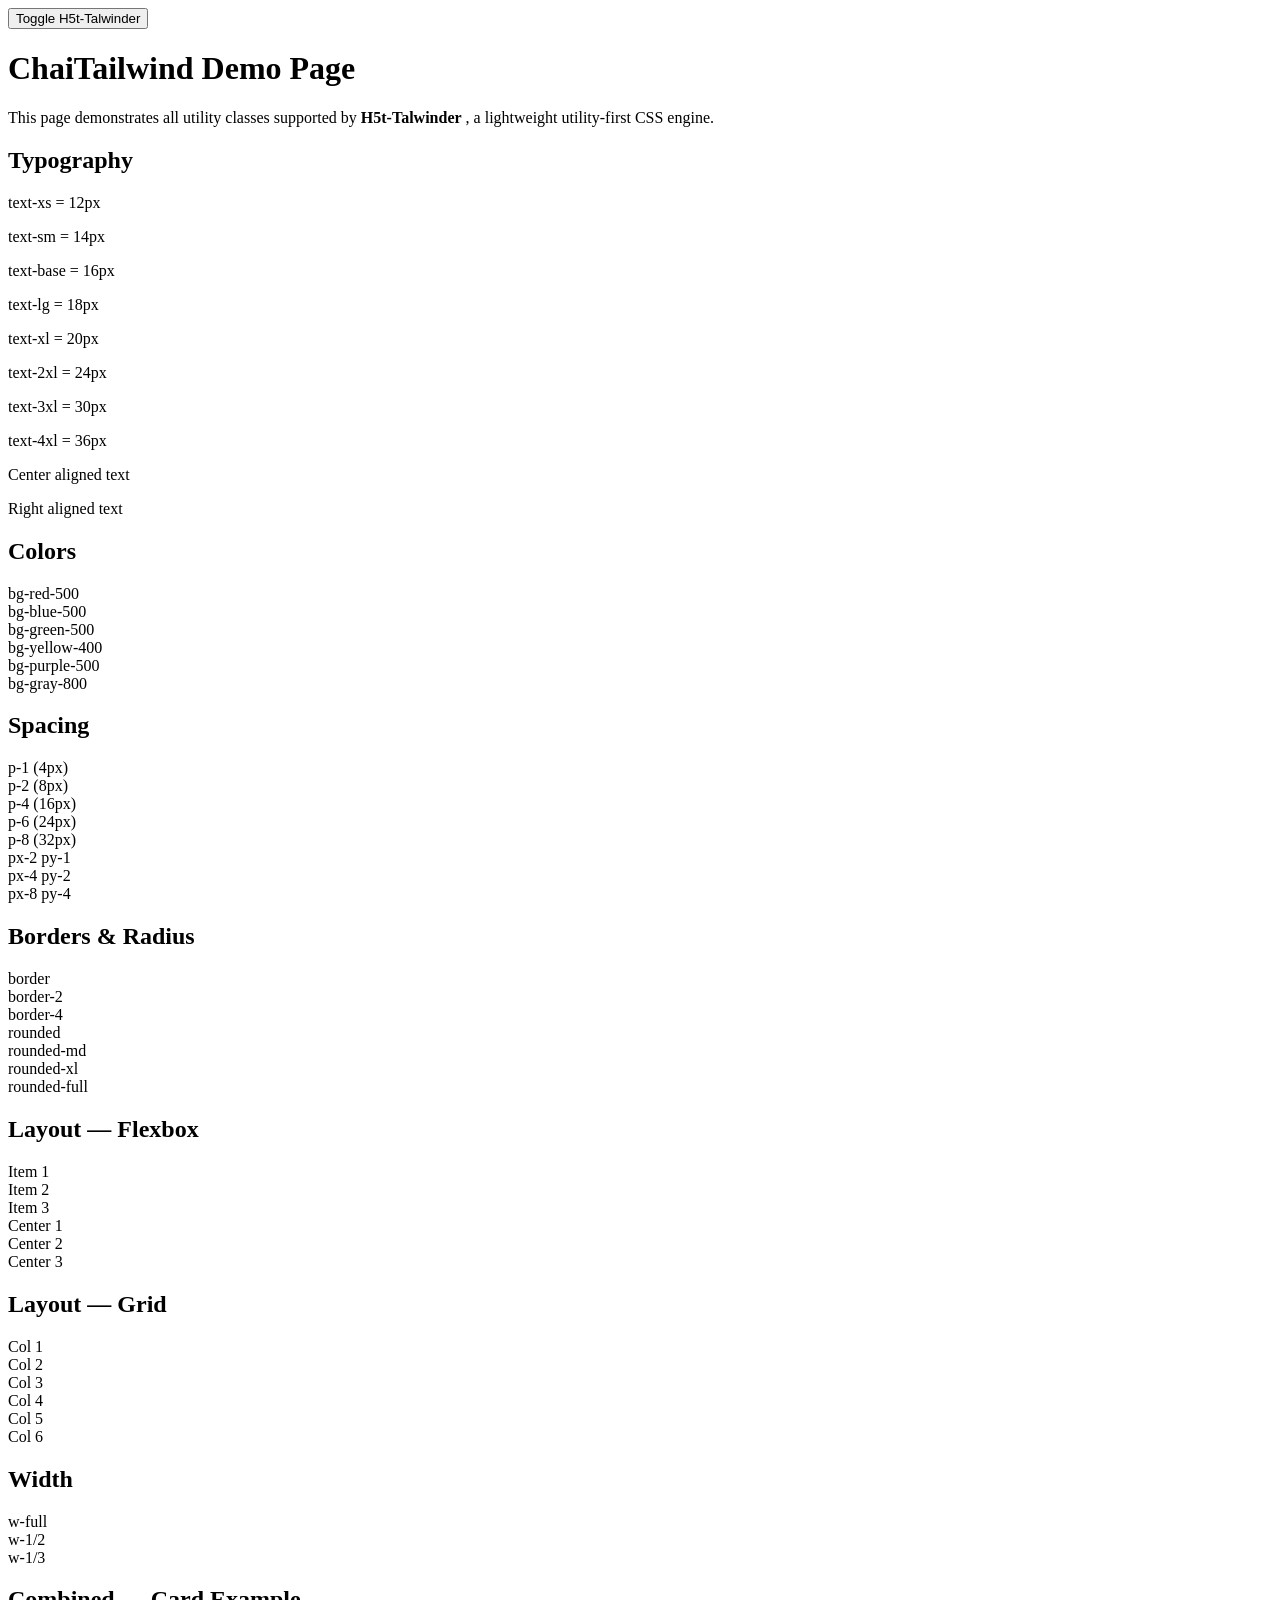
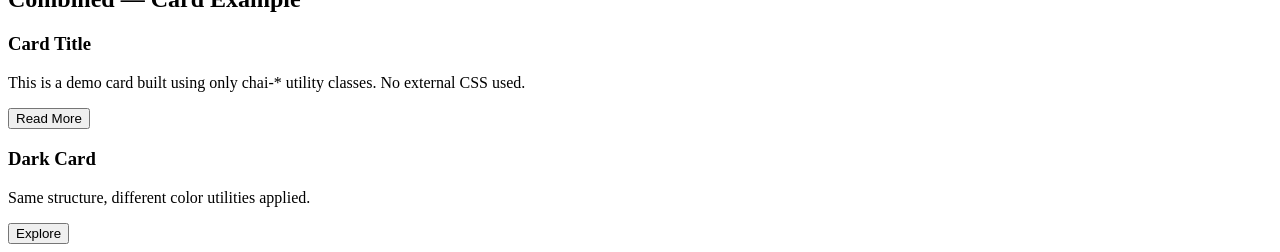
==== index.html @ 546a55ce "added barebones demo page with talwinder on/off button" ====
<!DOCTYPE html>
<html lang="en">

<head>
  <meta charset="UTF-8" />
  <meta name="viewport" content="width=device-width, initial-scale=1.0" />
  <title>ChaiTailwind Demo</title>
</head>

<body>
  <button onclick="toggleTalwinder()">Toggle H5t-Talwinder</button>
  <!-- ===================== TYPOGRAPHY ===================== -->
  <div class="chai-p-8">

    <h1 class="chai-text-4xl chai-font-bold chai-text-gray-900 chai-mb-4">
      ChaiTailwind Demo Page
    </h1>

    <p class="chai-text-lg chai-text-gray-600 chai-mb-8">
      This page demonstrates all utility classes supported by <strong>H5t-Talwinder</strong> , a lightweight
      utility-first CSS
      engine.
    </p>

    <!-- ===================== HEADINGS ===================== -->
    <section class="chai-mb-8">
      <h2 class="chai-text-2xl chai-font-bold chai-text-gray-800 chai-mb-4">Typography</h2>

      <p class="chai-text-xs chai-text-gray-700 chai-mb-2">text-xs = 12px</p>
      <p class="chai-text-sm chai-text-gray-700 chai-mb-2">text-sm = 14px</p>
      <p class="chai-text-base chai-text-gray-700 chai-mb-2">text-base = 16px</p>
      <p class="chai-text-lg chai-text-gray-700 chai-mb-2">text-lg = 18px</p>
      <p class="chai-text-xl chai-text-gray-700 chai-mb-2">text-xl = 20px</p>
      <p class="chai-text-2xl chai-text-gray-700 chai-mb-2">text-2xl = 24px</p>
      <p class="chai-text-3xl chai-text-gray-700 chai-mb-2">text-3xl = 30px</p>
      <p class="chai-text-4xl chai-text-gray-700 chai-mb-2">text-4xl = 36px</p>

      <p class="chai-text-center chai-text-base chai-text-gray-700 chai-mt-4">Center aligned text</p>
      <p class="chai-text-right chai-text-base chai-text-gray-700">Right aligned text</p>
    </section>

    <!-- ===================== COLORS ===================== -->
    <section class="chai-mb-8">
      <h2 class="chai-text-2xl chai-font-bold chai-text-gray-800 chai-mb-4">Colors</h2>

      <div class="chai-flex chai-gap-4 chai-flex-wrap">
        <div class="chai-bg-red-500 chai-text-white chai-p-4 chai-rounded-md">bg-red-500</div>
        <div class="chai-bg-blue-500 chai-text-white chai-p-4 chai-rounded-md">bg-blue-500</div>
        <div class="chai-bg-green-500 chai-text-white chai-p-4 chai-rounded-md">bg-green-500</div>
        <div class="chai-bg-yellow-400 chai-text-gray-900 chai-p-4 chai-rounded-md">bg-yellow-400</div>
        <div class="chai-bg-purple-500 chai-text-white chai-p-4 chai-rounded-md">bg-purple-500</div>
        <div class="chai-bg-gray-800 chai-text-white chai-p-4 chai-rounded-md">bg-gray-800</div>
      </div>
    </section>

    <!-- ===================== SPACING ===================== -->
    <section class="chai-mb-8">
      <h2 class="chai-text-2xl chai-font-bold chai-text-gray-800 chai-mb-4">Spacing</h2>

      <div class="chai-flex chai-gap-4 chai-flex-wrap chai-items-end">
        <div class="chai-bg-blue-200 chai-p-1">p-1 (4px)</div>
        <div class="chai-bg-blue-200 chai-p-2">p-2 (8px)</div>
        <div class="chai-bg-blue-200 chai-p-4">p-4 (16px)</div>
        <div class="chai-bg-blue-200 chai-p-6">p-6 (24px)</div>
        <div class="chai-bg-blue-200 chai-p-8">p-8 (32px)</div>
      </div>

      <div class="chai-mt-4 chai-flex chai-gap-2 chai-flex-wrap chai-items-end">
        <div class="chai-bg-green-200 chai-px-2 chai-py-1">px-2 py-1</div>
        <div class="chai-bg-green-200 chai-px-4 chai-py-2">px-4 py-2</div>
        <div class="chai-bg-green-200 chai-px-8 chai-py-4">px-8 py-4</div>
      </div>
    </section>

    <!-- ===================== BORDERS ===================== -->
    <section class="chai-mb-8">
      <h2 class="chai-text-2xl chai-font-bold chai-text-gray-800 chai-mb-4">Borders & Radius</h2>

      <div class="chai-flex chai-gap-4 chai-flex-wrap">
        <div class="chai-border chai-p-4">border</div>
        <div class="chai-border-2 chai-p-4">border-2</div>
        <div class="chai-border-4 chai-p-4">border-4</div>
        <div class="chai-border chai-rounded chai-p-4">rounded</div>
        <div class="chai-border chai-rounded-md chai-p-4">rounded-md</div>
        <div class="chai-border chai-rounded-xl chai-p-4">rounded-xl</div>
        <div class="chai-border chai-rounded-full chai-p-4">rounded-full</div>
      </div>
    </section>

    <!-- ===================== LAYOUT — FLEX ===================== -->
    <section class="chai-mb-8">
      <h2 class="chai-text-2xl chai-font-bold chai-text-gray-800 chai-mb-4">Layout — Flexbox</h2>

      <div class="chai-flex chai-justify-between chai-items-center chai-bg-gray-100 chai-p-4 chai-rounded-md chai-mb-4">
        <div class="chai-bg-blue-400 chai-text-white chai-p-2 chai-rounded">Item 1</div>
        <div class="chai-bg-blue-400 chai-text-white chai-p-2 chai-rounded">Item 2</div>
        <div class="chai-bg-blue-400 chai-text-white chai-p-2 chai-rounded">Item 3</div>
      </div>

      <div class="chai-flex chai-justify-center chai-gap-4 chai-bg-gray-100 chai-p-4 chai-rounded-md">
        <div class="chai-bg-purple-400 chai-text-white chai-p-2 chai-rounded">Center 1</div>
        <div class="chai-bg-purple-400 chai-text-white chai-p-2 chai-rounded">Center 2</div>
        <div class="chai-bg-purple-400 chai-text-white chai-p-2 chai-rounded">Center 3</div>
      </div>
    </section>

    <!-- ===================== LAYOUT — GRID ===================== -->
    <section class="chai-mb-8">
      <h2 class="chai-text-2xl chai-font-bold chai-text-gray-800 chai-mb-4">Layout — Grid</h2>

      <div class="chai-grid chai-grid-cols-3 chai-gap-4">
        <div class="chai-bg-orange-400 chai-text-white chai-p-4 chai-rounded-md chai-text-center">Col 1</div>
        <div class="chai-bg-orange-400 chai-text-white chai-p-4 chai-rounded-md chai-text-center">Col 2</div>
        <div class="chai-bg-orange-400 chai-text-white chai-p-4 chai-rounded-md chai-text-center">Col 3</div>
        <div class="chai-bg-orange-300 chai-text-white chai-p-4 chai-rounded-md chai-text-center">Col 4</div>
        <div class="chai-bg-orange-300 chai-text-white chai-p-4 chai-rounded-md chai-text-center">Col 5</div>
        <div class="chai-bg-orange-300 chai-text-white chai-p-4 chai-rounded-md chai-text-center">Col 6</div>
      </div>
    </section>

    <!-- ===================== WIDTH ===================== -->
    <section class="chai-mb-8">
      <h2 class="chai-text-2xl chai-font-bold chai-text-gray-800 chai-mb-4">Width</h2>

      <div class="chai-bg-gray-100 chai-p-4 chai-rounded-md">
        <div class="chai-w-full chai-bg-blue-300 chai-p-2 chai-mb-2 chai-rounded">w-full</div>
        <div class="chai-w-1/2 chai-bg-blue-400 chai-p-2 chai-mb-2 chai-rounded">w-1/2</div>
        <div class="chai-w-1/3 chai-bg-blue-500 chai-text-white chai-p-2 chai-rounded">w-1/3</div>
      </div>
    </section>

    <!-- ===================== COMBINED CARD ===================== -->
    <section class="chai-mb-8">
      <h2 class="chai-text-2xl chai-font-bold chai-text-gray-800 chai-mb-4">Combined — Card Example</h2>

      <div class="chai-flex chai-gap-4 chai-flex-wrap">

        <div class="chai-bg-white chai-border chai-rounded-xl chai-p-6 chai-w-1/3">
          <h3 class="chai-text-xl chai-font-bold chai-text-gray-900 chai-mb-2">Card Title</h3>
          <p class="chai-text-sm chai-text-gray-600 chai-mb-4">This is a demo card built using only chai-* utility
            classes. No external CSS used.</p>
          <button class="chai-bg-blue-500 chai-text-white chai-px-4 chai-py-2 chai-rounded-md chai-text-sm">Read
            More</button>
        </div>

        <div class="chai-bg-gray-900 chai-rounded-xl chai-p-6 chai-w-1/3">
          <h3 class="chai-text-xl chai-font-bold chai-text-white chai-mb-2">Dark Card</h3>
          <p class="chai-text-sm chai-text-gray-400 chai-mb-4">Same structure, different color utilities applied.</p>
          <button
            class="chai-bg-green-500 chai-text-white chai-px-4 chai-py-2 chai-rounded-md chai-text-sm">Explore</button>
        </div>

      </div>
    </section>

  </div>

  <script src="chai-h5t.js"></script>
</body>

</html>
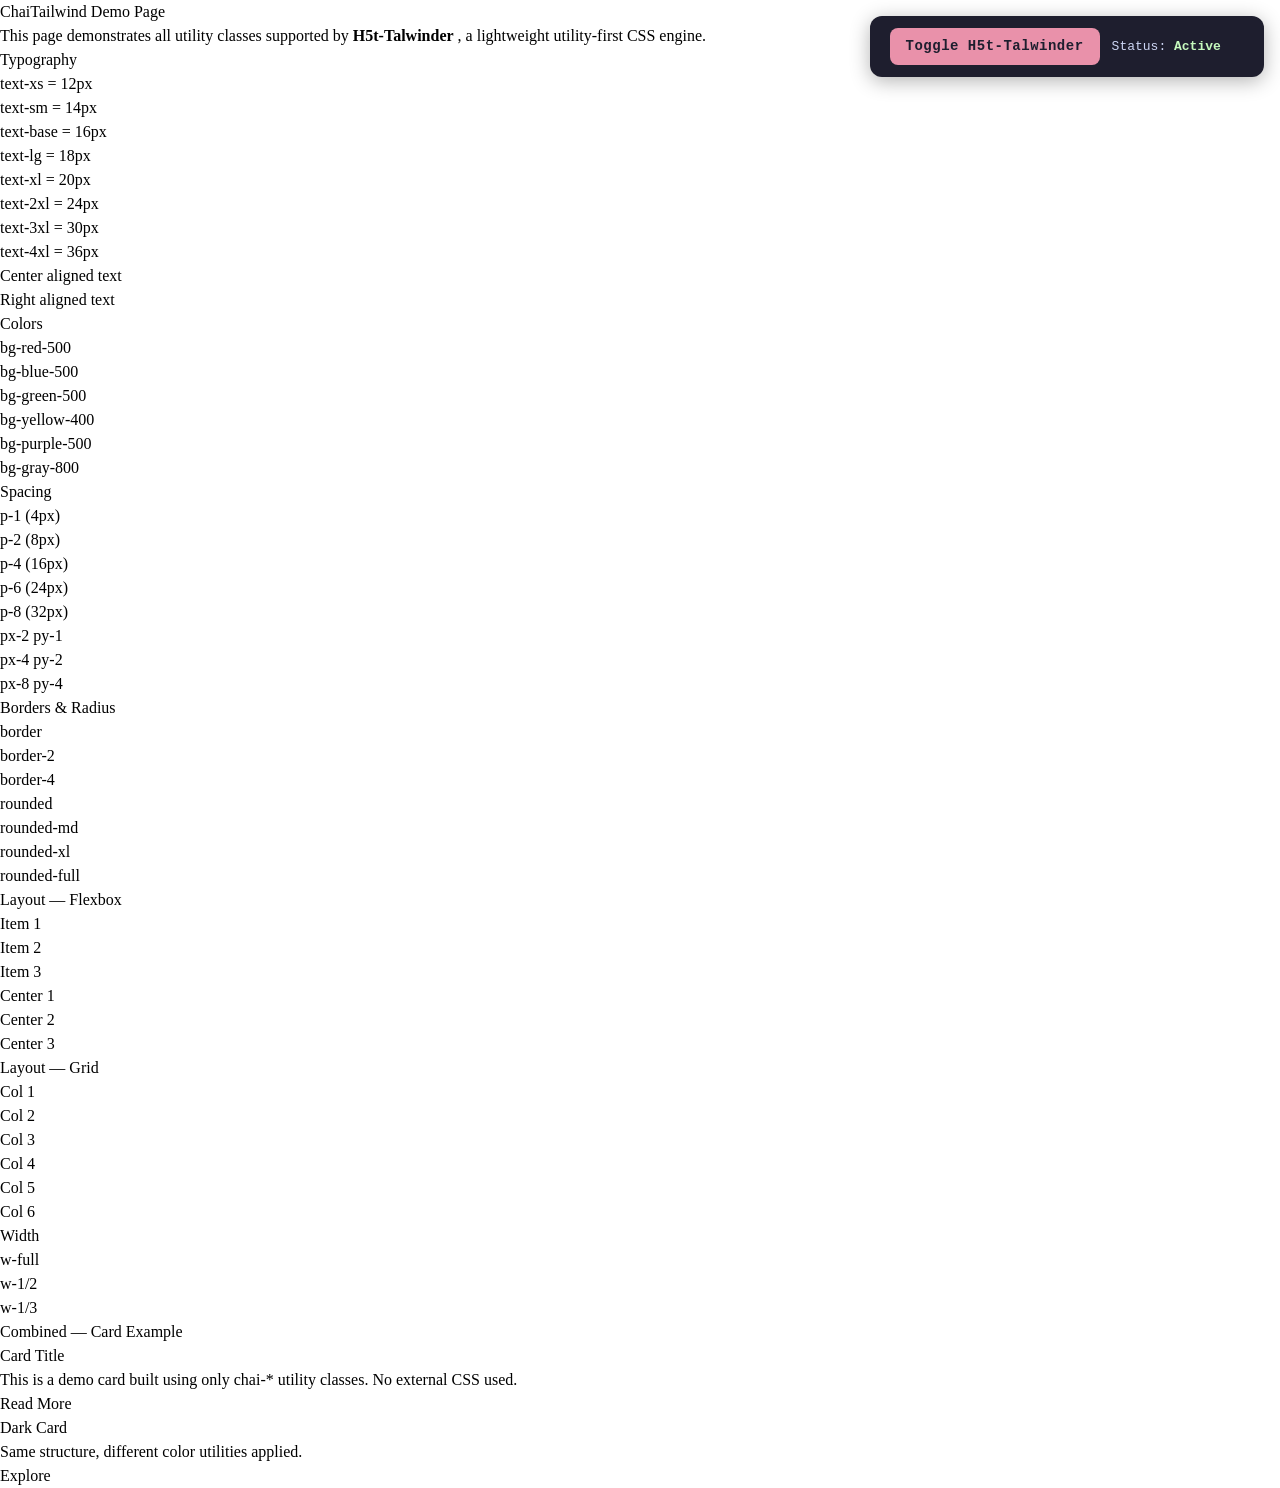
==== commit c972aa6a: "add toggle button for h5t-talwinder; add css-reset file which is applied at startup" ====
--- a/index.html
+++ b/index.html
@@ -4,11 +4,22 @@
 <head>
   <meta charset="UTF-8" />
   <meta name="viewport" content="width=device-width, initial-scale=1.0" />
+  <!-- <link rel="stylesheet" href="css-reset.css"> -->
   <title>ChaiTailwind Demo</title>
 </head>
 
 <body>
-  <button onclick="toggleTalwinder()">Toggle H5t-Talwinder</button>
+  <div
+    style="position: fixed; border: none; top: 16px; right: 16px; z-index: 9999; background-color: #1e1e2e; padding: 12px 20px; border-radius: 12px; display: flex; align-items: center; gap: 12px; box-shadow: 0 4px 20px rgba(0,0,0,0.3);">
+    <button onclick="toggleTalwinder()"
+      style="background-color: #e991aa; color: #1e1e2e; border: none; padding: 8px 16px; border-radius: 8px; font-size: 14px; font-weight: 700; cursor: pointer; font-family: monospace; letter-spacing: 0.5px;">
+      Toggle H5t-Talwinder
+    </button>
+
+    <p style="color: #cdd6f4; line-height: 1; white-space: nowrap; font-size: 13px; font-family: monospace; margin: 0;">
+      Status: <span id="h5t-talvinder-status" style="display: inline-block;white-space: nowrap; width: 70px; color: #c6fabe; font-weight: 700;"></span>
+    </p>
+  </div>
   <!-- ===================== TYPOGRAPHY ===================== -->
   <div class="chai-p-8">
 
@@ -158,4 +169,4 @@
   <script src="chai-h5t.js"></script>
 </body>
 
-</html>
+</html>
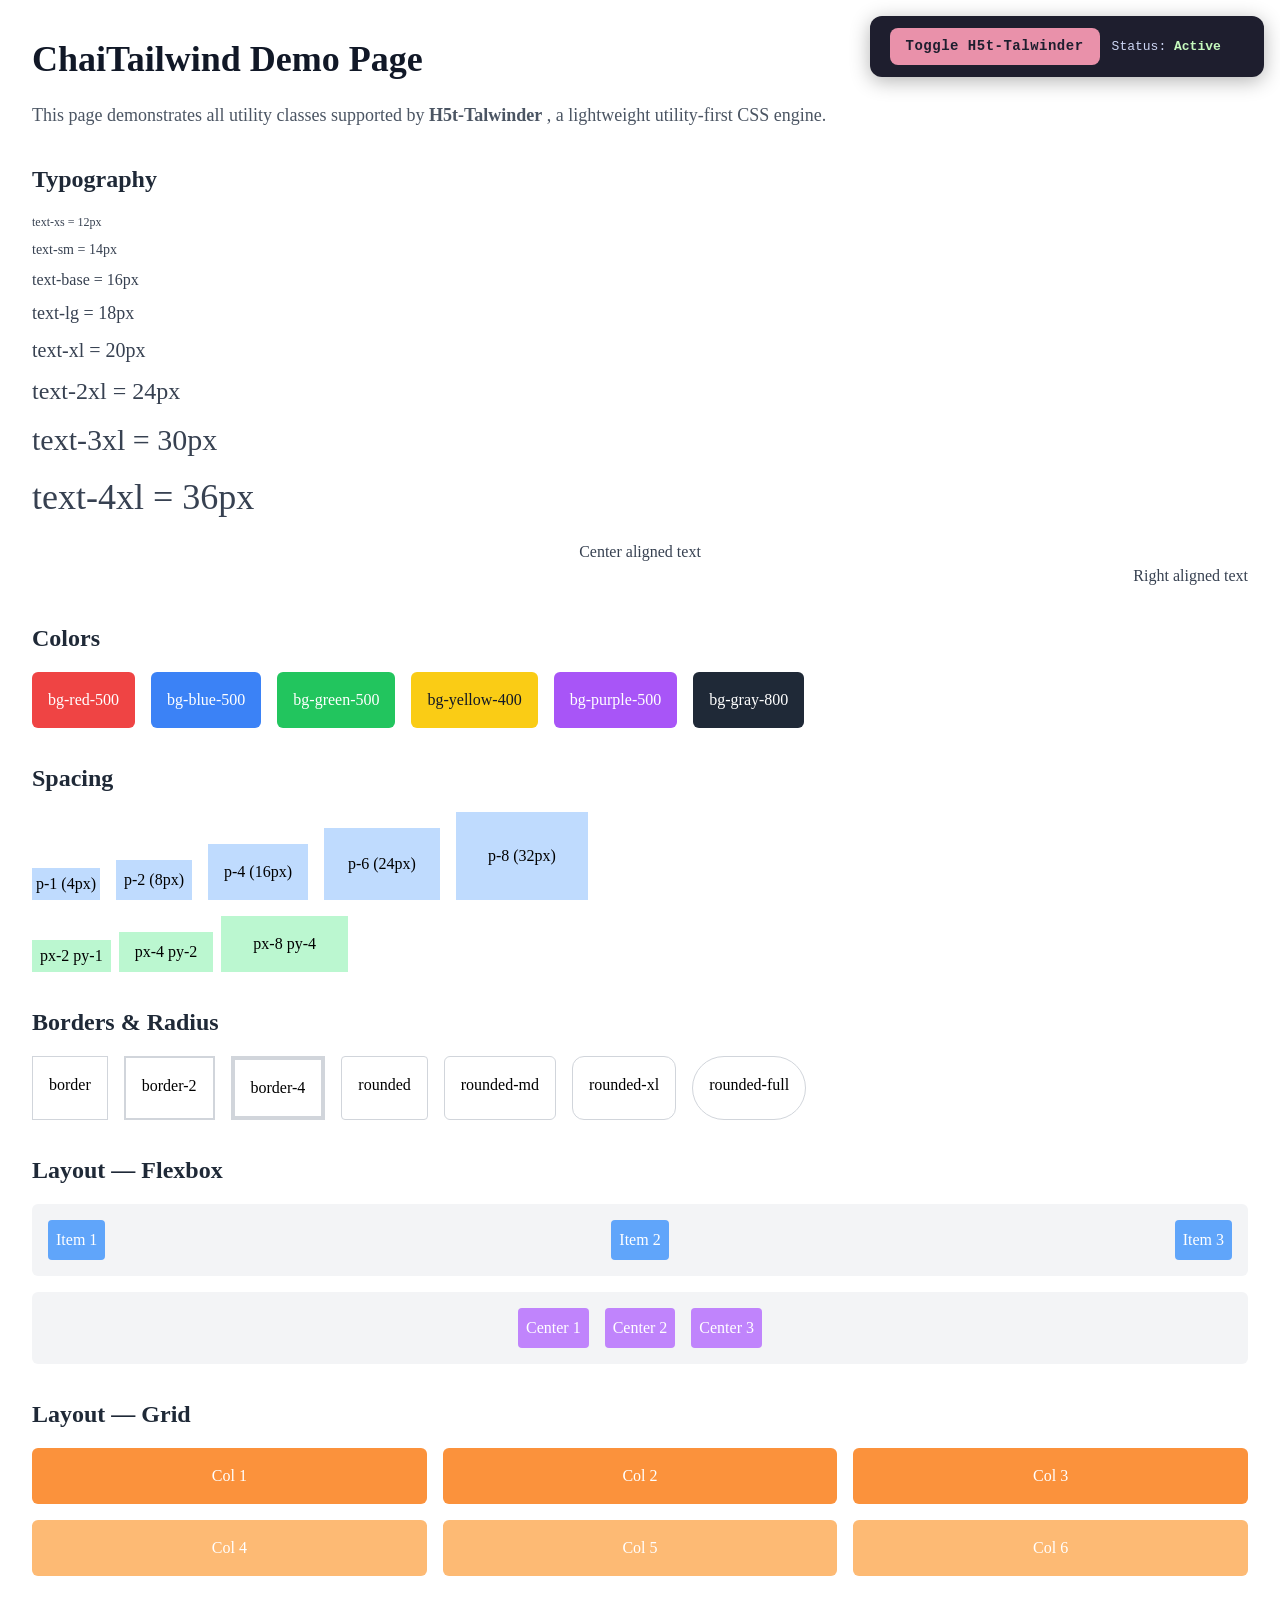
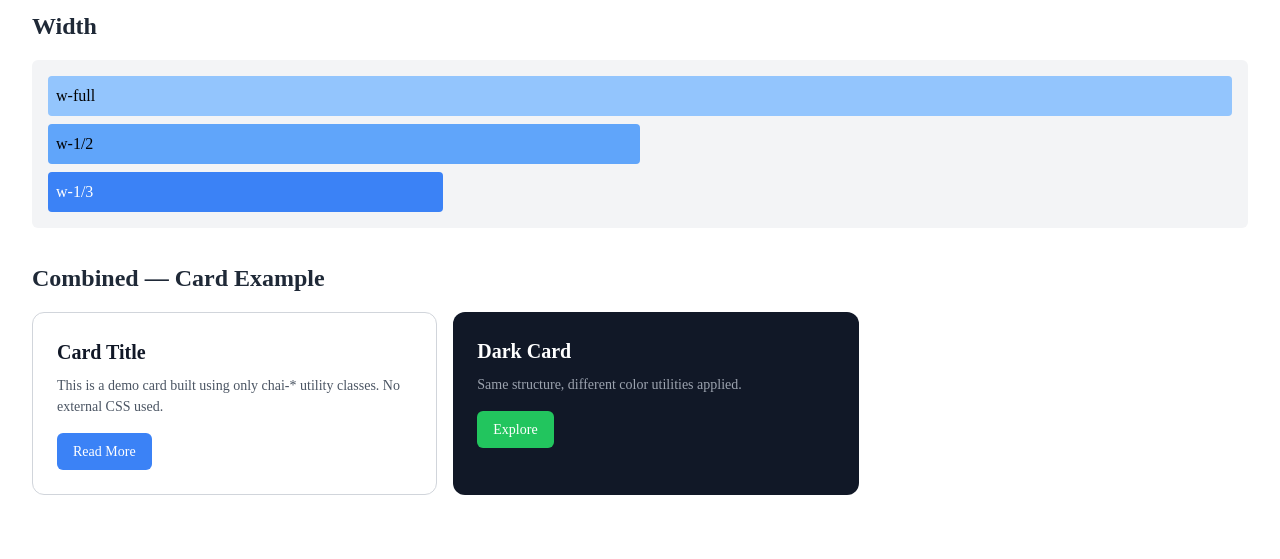
==== commit 1a5ec206: "explicitly handling grid since key is of 2 words" ====
--- a/index.html
+++ b/index.html
@@ -17,7 +17,8 @@
     </button>
 
     <p style="color: #cdd6f4; line-height: 1; white-space: nowrap; font-size: 13px; font-family: monospace; margin: 0;">
-      Status: <span id="h5t-talvinder-status" style="display: inline-block;white-space: nowrap; width: 70px; color: #c6fabe; font-weight: 700;"></span>
+      Status: <span id="h5t-talvinder-status"
+        style="display: inline-block;white-space: nowrap; width: 70px; color: #c6fabe; font-weight: 700;"></span>
     </p>
   </div>
   <!-- ===================== TYPOGRAPHY ===================== -->
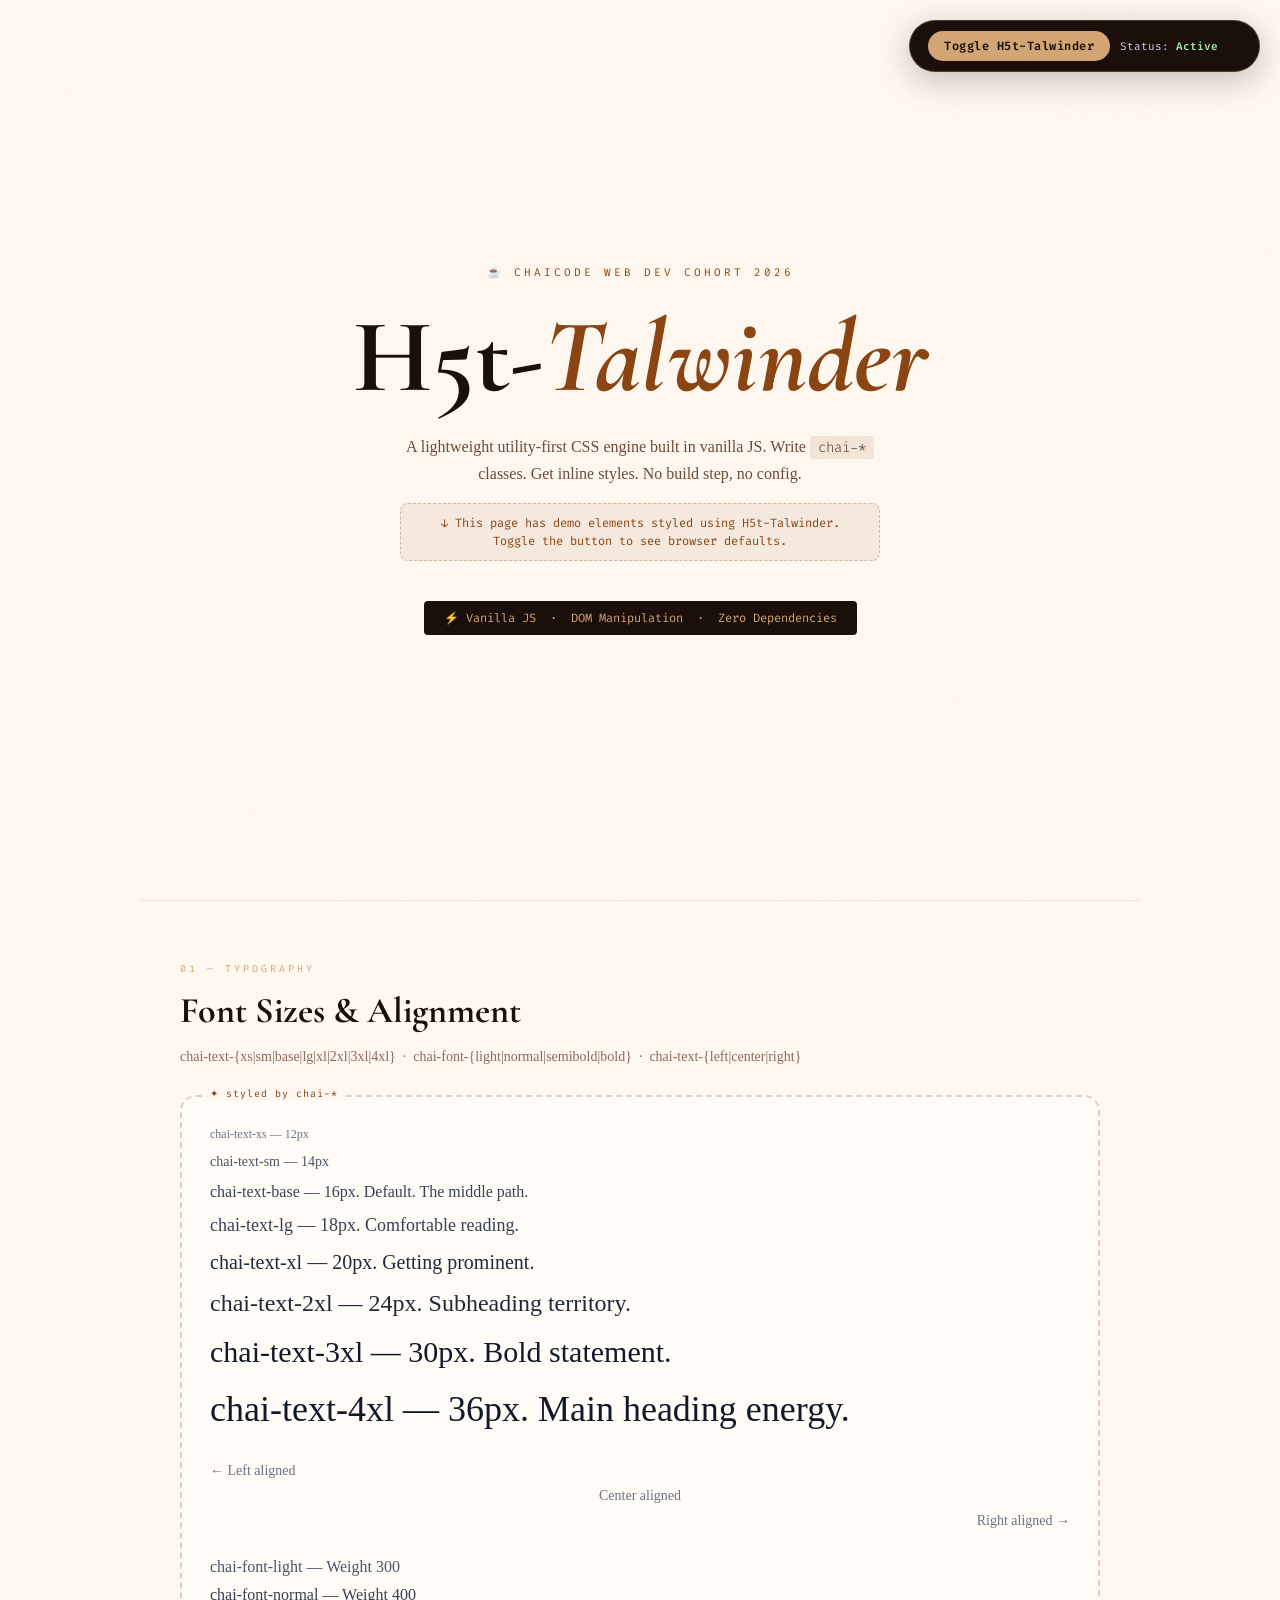
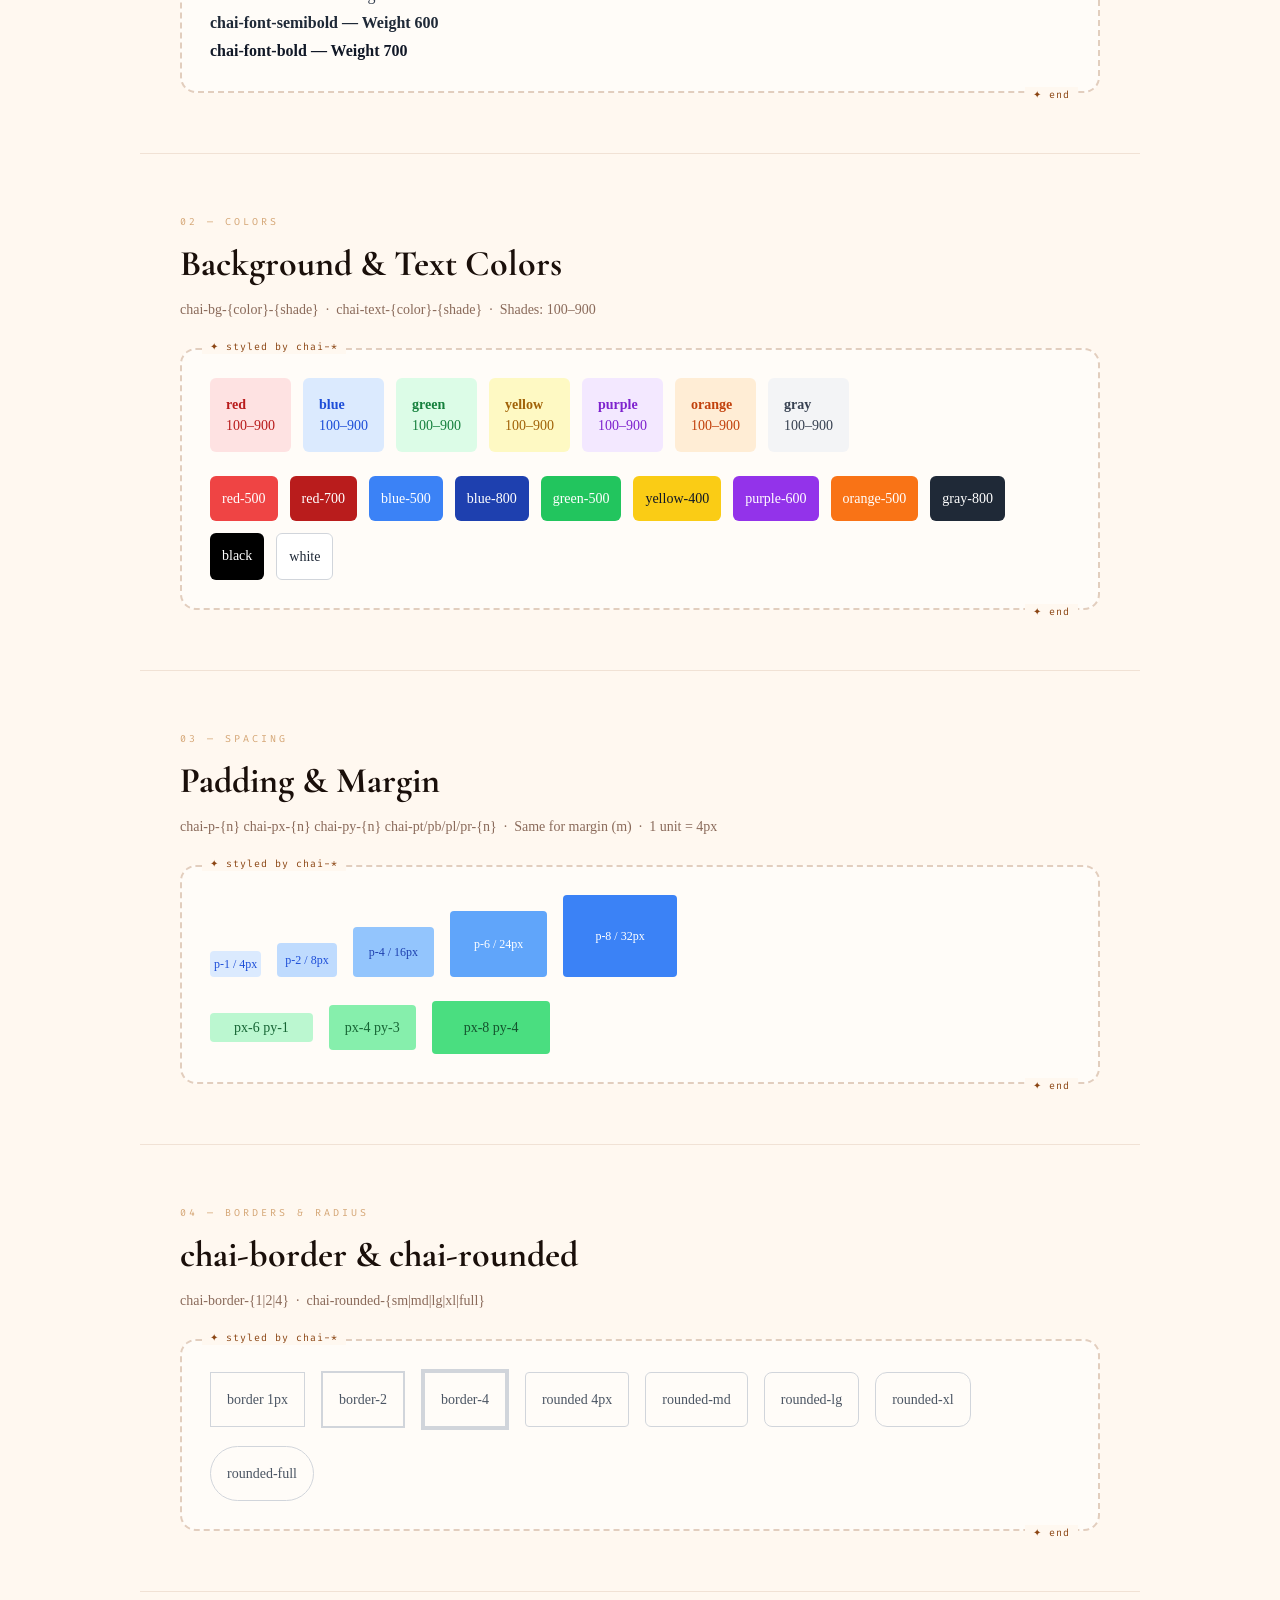
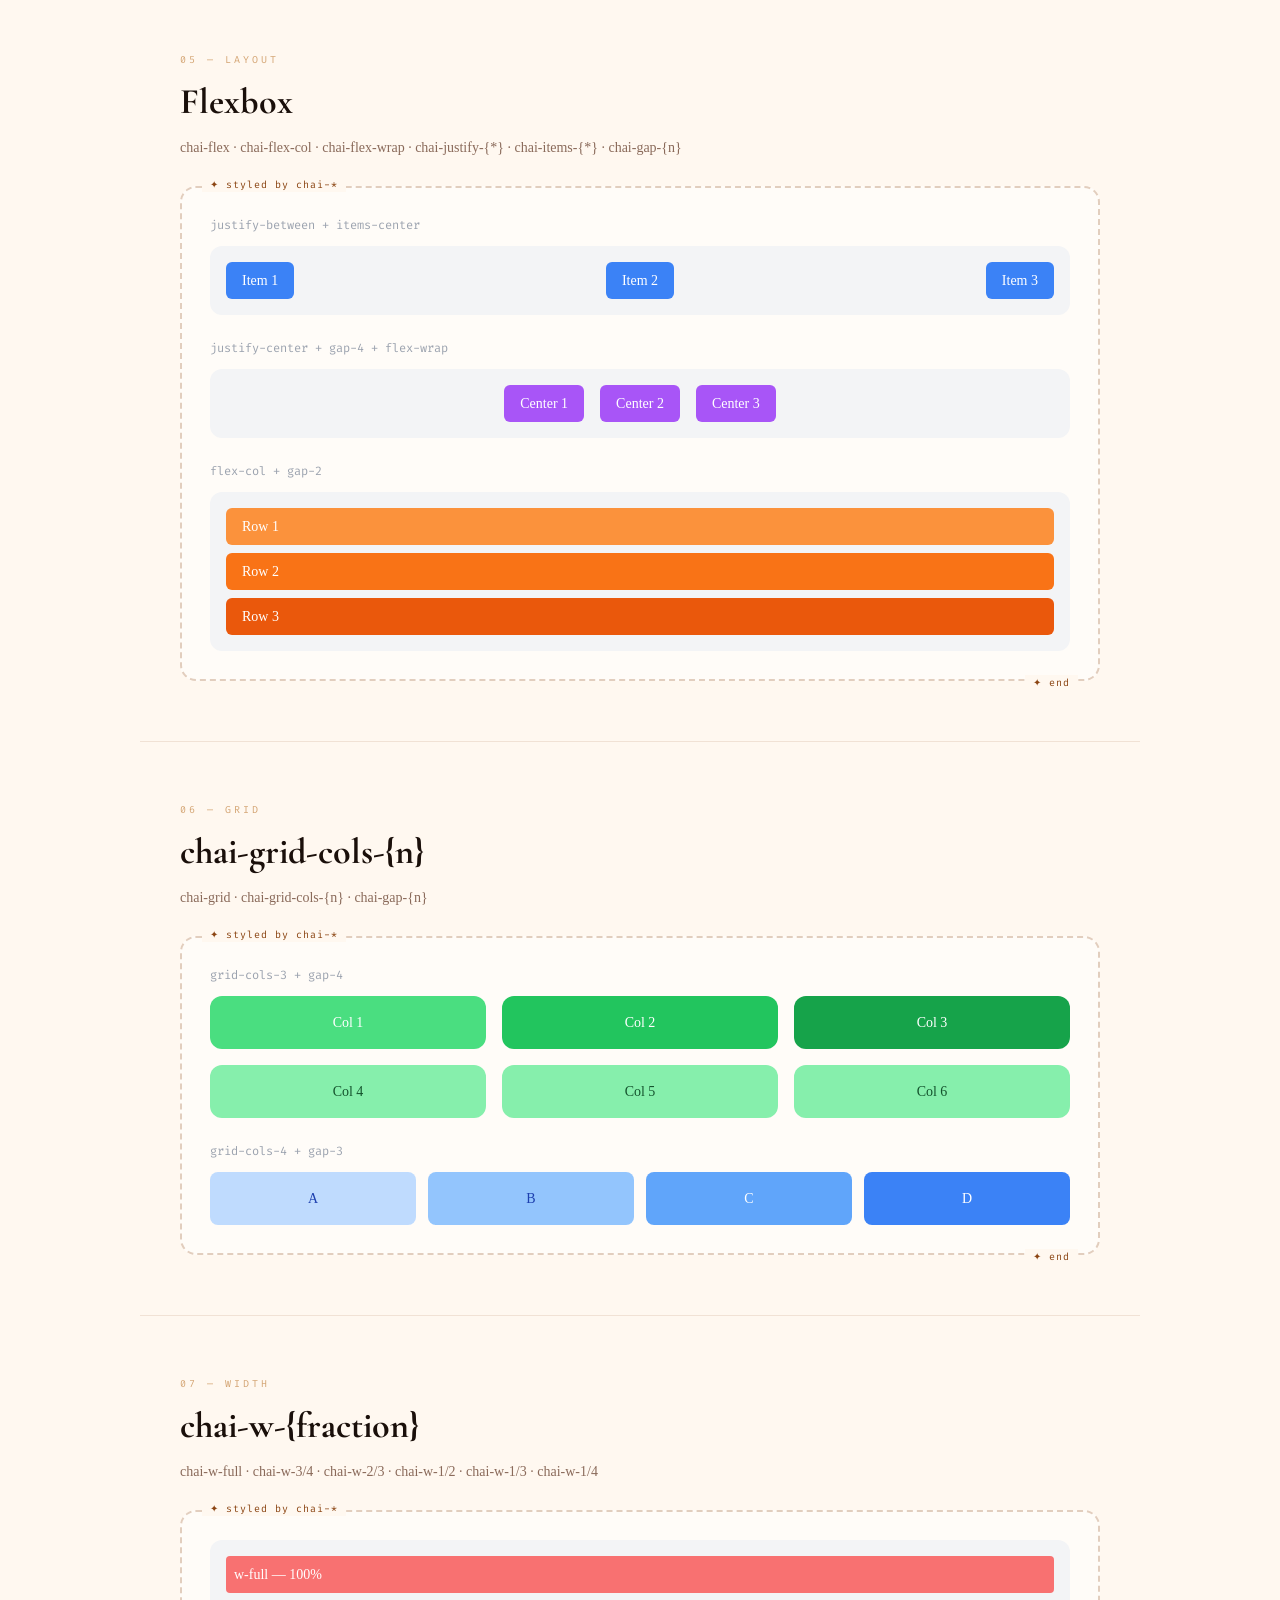
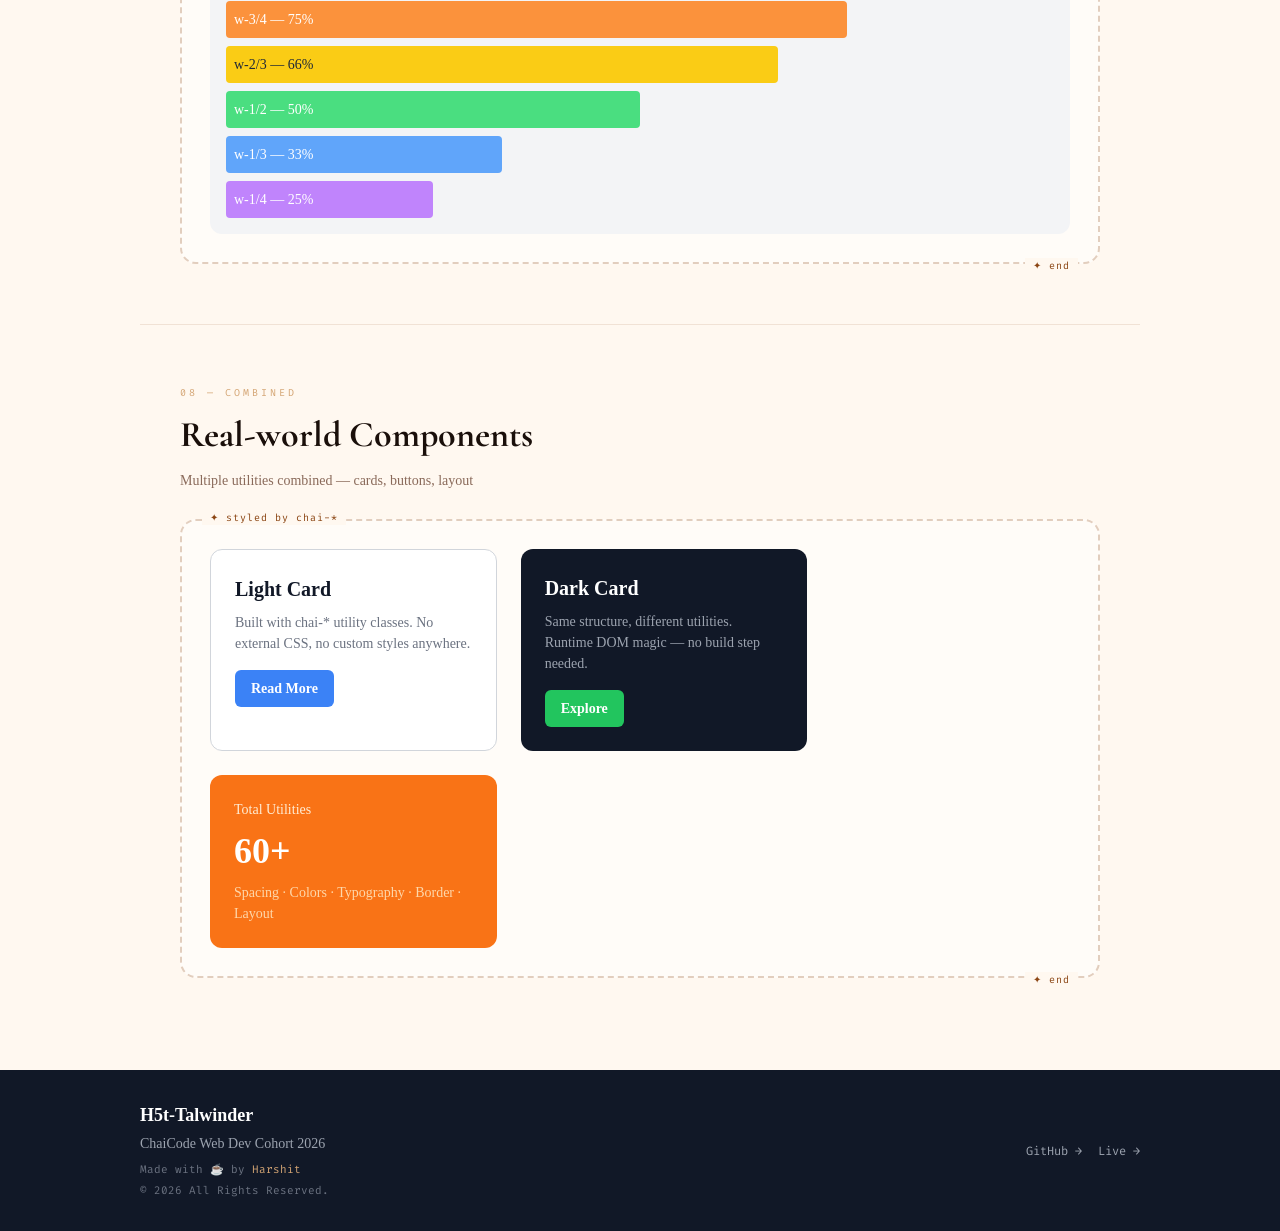
==== commit 346b3efe: "redid the demo page using claude" ====
--- a/index.html
+++ b/index.html
@@ -4,170 +4,509 @@
 <head>
   <meta charset="UTF-8" />
   <meta name="viewport" content="width=device-width, initial-scale=1.0" />
-  <!-- <link rel="stylesheet" href="css-reset.css"> -->
-  <title>ChaiTailwind Demo</title>
+  <title>H5t-Talwinder — Utility CSS Engine</title>
+  <link rel="preconnect" href="https://fonts.googleapis.com">
+  <link rel="preconnect" href="https://fonts.gstatic.com" crossorigin>
+  <link href="https://fonts.googleapis.com/css2?family=Cormorant+Garamond:ital,wght@0,700;1,700&family=Fira+Code:wght@400;600&family=Outfit:wght@300;400;500;600&display=swap" rel="stylesheet">
+  <style>
+    :root {
+      --chai-brown: #8B4513;
+      --chai-cream: #FFF8F0;
+      --chai-steam: #D4A574;
+      --chai-dark: #1a0f0a;
+    }
+
+    * { box-sizing: border-box; }
+
+    body {
+      background-color: var(--chai-cream);
+      font-family: 'Outfit', sans-serif;
+      margin: 0;
+      padding: 0;
+    }
+
+    body::before {
+      content: '';
+      position: fixed;
+      inset: 0;
+      background-image: url("data:image/svg+xml,%3Csvg viewBox='0 0 256 256' xmlns='http://www.w3.org/2000/svg'%3E%3Cfilter id='noise'%3E%3CfeTurbulence type='fractalNoise' baseFrequency='0.9' numOctaves='4' stitchTiles='stitch'/%3E%3C/filter%3E%3Crect width='100%25' height='100%25' filter='url(%23noise)' opacity='0.03'/%3E%3C/svg%3E");
+      pointer-events: none;
+      z-index: 0;
+    }
+
+    /* Toggle */
+    .talwinder-toggle {
+      position: fixed;
+      top: 20px;
+      right: 20px;
+      z-index: 9999;
+      background: var(--chai-dark);
+      padding: 10px 18px;
+      border-radius: 50px;
+      display: flex;
+      align-items: center;
+      gap: 10px;
+      box-shadow: 0 8px 32px rgba(26,15,10,0.25);
+      border: 1px solid rgba(212,165,116,0.3);
+    }
+
+    .talwinder-toggle button {
+      background: var(--chai-steam);
+      color: var(--chai-dark);
+      border: none;
+      padding: 6px 16px;
+      border-radius: 50px;
+      font-size: 12px;
+      font-weight: 600;
+      font-family: 'Fira Code', monospace;
+      cursor: pointer;
+      letter-spacing: 0.5px;
+    }
+
+    .talwinder-toggle p {
+      color: #cdd6f4;
+      font-size: 11px;
+      font-family: 'Fira Code', monospace;
+      margin: 0;
+      white-space: nowrap;
+      line-height: 1;
+    }
+
+    #h5t-talvinder-status {
+      display: inline-block;
+      width: 65px;
+      color: #a6e3a1;
+      font-weight: 600;
+    }
+
+    /* Hero */
+    .hero {
+      min-height: 100vh;
+      display: flex;
+      flex-direction: column;
+      align-items: center;
+      justify-content: center;
+      text-align: center;
+      padding: 80px 40px;
+    }
+
+    .hero-eyebrow {
+      font-family: 'Fira Code', monospace;
+      font-size: 11px;
+      letter-spacing: 3px;
+      text-transform: uppercase;
+      color: var(--chai-brown);
+      margin-bottom: 24px;
+      opacity: 0;
+      animation: fadeUp 0.8s ease forwards 0.2s;
+    }
+
+    .hero-title {
+      font-family: 'Cormorant Garamond', serif;
+      font-size: clamp(52px, 9vw, 104px);
+      font-weight: 700;
+      color: var(--chai-dark);
+      line-height: 1;
+      margin: 0 0 24px;
+      opacity: 0;
+      animation: fadeUp 0.8s ease forwards 0.4s;
+    }
+
+    .hero-title span { color: var(--chai-brown); font-style: italic; }
+
+    .hero-sub {
+      font-size: 16px;
+      color: #6b4c3b;
+      max-width: 520px;
+      line-height: 1.7;
+      margin: 0 auto 16px;
+      font-weight: 300;
+      opacity: 0;
+      animation: fadeUp 0.8s ease forwards 0.6s;
+    }
+
+    .hero-note {
+      font-family: 'Fira Code', monospace;
+      font-size: 12px;
+      color: var(--chai-brown);
+      background: rgba(139,69,19,0.08);
+      border: 1px dashed rgba(139,69,19,0.3);
+      border-radius: 8px;
+      padding: 10px 20px;
+      max-width: 480px;
+      margin: 0 auto 40px;
+      opacity: 0;
+      animation: fadeUp 0.8s ease forwards 0.7s;
+    }
+
+    .hero-badge {
+      display: inline-flex;
+      align-items: center;
+      gap: 8px;
+      background: var(--chai-dark);
+      color: var(--chai-steam);
+      font-family: 'Fira Code', monospace;
+      font-size: 12px;
+      padding: 8px 20px;
+      border-radius: 4px;
+      opacity: 0;
+      animation: fadeUp 0.8s ease forwards 0.8s;
+    }
+
+    /* Demo section wrapper */
+    .demo-section {
+      max-width: 1000px;
+      margin: 0 auto;
+      padding: 60px 40px;
+      border-top: 1px solid rgba(139,69,19,0.12);
+    }
+
+    .section-label {
+      font-family: 'Fira Code', monospace;
+      font-size: 10px;
+      letter-spacing: 3px;
+      text-transform: uppercase;
+      color: var(--chai-steam);
+      margin-bottom: 8px;
+    }
+
+    .section-title {
+      font-family: 'Cormorant Garamond', serif;
+      font-size: 36px;
+      font-weight: 700;
+      color: var(--chai-dark);
+      margin: 0 0 8px;
+    }
+
+    .section-desc {
+      font-size: 14px;
+      color: #8a6a5a;
+      margin: 0 0 28px;
+      font-weight: 300;
+    }
+
+    /* Demo zone — distinctive border to show chai- styled area */
+    .demo-zone {
+      border: 2px dashed rgba(139,69,19,0.25);
+      border-radius: 16px;
+      padding: 28px;
+      background: rgba(255,255,255,0.5);
+      position: relative;
+    }
+
+    .demo-zone::before {
+      content: '✦ styled by chai-*';
+      position: absolute;
+      top: -11px;
+      left: 20px;
+      background: var(--chai-cream);
+      color: var(--chai-brown);
+      font-family: 'Fira Code', monospace;
+      font-size: 10px;
+      padding: 0 8px;
+      letter-spacing: 1px;
+    }
+
+    .demo-zone::after {
+      content: '✦ end';
+      position: absolute;
+      bottom: -11px;
+      right: 20px;
+      background: var(--chai-cream);
+      color: var(--chai-brown);
+      font-family: 'Fira Code', monospace;
+      font-size: 10px;
+      padding: 0 8px;
+      letter-spacing: 1px;
+    }
+
+    @keyframes fadeUp {
+      from { opacity: 0; transform: translateY(20px); }
+      to { opacity: 1; transform: translateY(0); }
+    }
+
+    /* Footer */
+    .footer-inner {
+      max-width: 1000px;
+      margin: 0 auto;
+      display: flex;
+      justify-content: space-between;
+      align-items: center;
+      flex-wrap: wrap;
+      gap: 16px;
+    }
+
+    .footer-links {
+      display: flex;
+      gap: 16px;
+    }
+
+    .footer-links a {
+      text-decoration: none;
+      font-family: 'Fira Code', monospace;
+      font-size: 12px;
+      color: #9ca3af;
+      transition: color 0.2s;
+    }
+
+    .footer-links a:hover { color: #d4a574; }
+
+    .footer-copy {
+      font-family: 'Fira Code', monospace;
+      font-size: 11px;
+      color: #6b7280;
+      margin: 4px 0 0;
+    }
+
+    .footer-copy a {
+      color: var(--chai-steam);
+      text-decoration: none;
+    }
+  </style>
 </head>
 
 <body>
-  <div
-    style="position: fixed; border: none; top: 16px; right: 16px; z-index: 9999; background-color: #1e1e2e; padding: 12px 20px; border-radius: 12px; display: flex; align-items: center; gap: 12px; box-shadow: 0 4px 20px rgba(0,0,0,0.3);">
-    <button onclick="toggleTalwinder()"
-      style="background-color: #e991aa; color: #1e1e2e; border: none; padding: 8px 16px; border-radius: 8px; font-size: 14px; font-weight: 700; cursor: pointer; font-family: monospace; letter-spacing: 0.5px;">
-      Toggle H5t-Talwinder
-    </button>
-
-    <p style="color: #cdd6f4; line-height: 1; white-space: nowrap; font-size: 13px; font-family: monospace; margin: 0;">
-      Status: <span id="h5t-talvinder-status"
-        style="display: inline-block;white-space: nowrap; width: 70px; color: #c6fabe; font-weight: 700;"></span>
-    </p>
-  </div>
-  <!-- ===================== TYPOGRAPHY ===================== -->
-  <div class="chai-p-8">
-
-    <h1 class="chai-text-4xl chai-font-bold chai-text-gray-900 chai-mb-4">
-      ChaiTailwind Demo Page
-    </h1>
-
-    <p class="chai-text-lg chai-text-gray-600 chai-mb-8">
-      This page demonstrates all utility classes supported by <strong>H5t-Talwinder</strong> , a lightweight
-      utility-first CSS
-      engine.
-    </p>
-
-    <!-- ===================== HEADINGS ===================== -->
-    <section class="chai-mb-8">
-      <h2 class="chai-text-2xl chai-font-bold chai-text-gray-800 chai-mb-4">Typography</h2>
-
-      <p class="chai-text-xs chai-text-gray-700 chai-mb-2">text-xs = 12px</p>
-      <p class="chai-text-sm chai-text-gray-700 chai-mb-2">text-sm = 14px</p>
-      <p class="chai-text-base chai-text-gray-700 chai-mb-2">text-base = 16px</p>
-      <p class="chai-text-lg chai-text-gray-700 chai-mb-2">text-lg = 18px</p>
-      <p class="chai-text-xl chai-text-gray-700 chai-mb-2">text-xl = 20px</p>
-      <p class="chai-text-2xl chai-text-gray-700 chai-mb-2">text-2xl = 24px</p>
-      <p class="chai-text-3xl chai-text-gray-700 chai-mb-2">text-3xl = 30px</p>
-      <p class="chai-text-4xl chai-text-gray-700 chai-mb-2">text-4xl = 36px</p>
-
-      <p class="chai-text-center chai-text-base chai-text-gray-700 chai-mt-4">Center aligned text</p>
-      <p class="chai-text-right chai-text-base chai-text-gray-700">Right aligned text</p>
-    </section>
-
-    <!-- ===================== COLORS ===================== -->
-    <section class="chai-mb-8">
-      <h2 class="chai-text-2xl chai-font-bold chai-text-gray-800 chai-mb-4">Colors</h2>
-
-      <div class="chai-flex chai-gap-4 chai-flex-wrap">
-        <div class="chai-bg-red-500 chai-text-white chai-p-4 chai-rounded-md">bg-red-500</div>
-        <div class="chai-bg-blue-500 chai-text-white chai-p-4 chai-rounded-md">bg-blue-500</div>
-        <div class="chai-bg-green-500 chai-text-white chai-p-4 chai-rounded-md">bg-green-500</div>
-        <div class="chai-bg-yellow-400 chai-text-gray-900 chai-p-4 chai-rounded-md">bg-yellow-400</div>
-        <div class="chai-bg-purple-500 chai-text-white chai-p-4 chai-rounded-md">bg-purple-500</div>
-        <div class="chai-bg-gray-800 chai-text-white chai-p-4 chai-rounded-md">bg-gray-800</div>
-      </div>
-    </section>
-
-    <!-- ===================== SPACING ===================== -->
-    <section class="chai-mb-8">
-      <h2 class="chai-text-2xl chai-font-bold chai-text-gray-800 chai-mb-4">Spacing</h2>
-
-      <div class="chai-flex chai-gap-4 chai-flex-wrap chai-items-end">
-        <div class="chai-bg-blue-200 chai-p-1">p-1 (4px)</div>
-        <div class="chai-bg-blue-200 chai-p-2">p-2 (8px)</div>
-        <div class="chai-bg-blue-200 chai-p-4">p-4 (16px)</div>
-        <div class="chai-bg-blue-200 chai-p-6">p-6 (24px)</div>
-        <div class="chai-bg-blue-200 chai-p-8">p-8 (32px)</div>
-      </div>
-
-      <div class="chai-mt-4 chai-flex chai-gap-2 chai-flex-wrap chai-items-end">
-        <div class="chai-bg-green-200 chai-px-2 chai-py-1">px-2 py-1</div>
-        <div class="chai-bg-green-200 chai-px-4 chai-py-2">px-4 py-2</div>
-        <div class="chai-bg-green-200 chai-px-8 chai-py-4">px-8 py-4</div>
-      </div>
-    </section>
-
-    <!-- ===================== BORDERS ===================== -->
-    <section class="chai-mb-8">
-      <h2 class="chai-text-2xl chai-font-bold chai-text-gray-800 chai-mb-4">Borders & Radius</h2>
-
-      <div class="chai-flex chai-gap-4 chai-flex-wrap">
-        <div class="chai-border chai-p-4">border</div>
-        <div class="chai-border-2 chai-p-4">border-2</div>
-        <div class="chai-border-4 chai-p-4">border-4</div>
-        <div class="chai-border chai-rounded chai-p-4">rounded</div>
-        <div class="chai-border chai-rounded-md chai-p-4">rounded-md</div>
-        <div class="chai-border chai-rounded-xl chai-p-4">rounded-xl</div>
-        <div class="chai-border chai-rounded-full chai-p-4">rounded-full</div>
-      </div>
-    </section>
-
-    <!-- ===================== LAYOUT — FLEX ===================== -->
-    <section class="chai-mb-8">
-      <h2 class="chai-text-2xl chai-font-bold chai-text-gray-800 chai-mb-4">Layout — Flexbox</h2>
-
-      <div class="chai-flex chai-justify-between chai-items-center chai-bg-gray-100 chai-p-4 chai-rounded-md chai-mb-4">
-        <div class="chai-bg-blue-400 chai-text-white chai-p-2 chai-rounded">Item 1</div>
-        <div class="chai-bg-blue-400 chai-text-white chai-p-2 chai-rounded">Item 2</div>
-        <div class="chai-bg-blue-400 chai-text-white chai-p-2 chai-rounded">Item 3</div>
-      </div>
-
-      <div class="chai-flex chai-justify-center chai-gap-4 chai-bg-gray-100 chai-p-4 chai-rounded-md">
-        <div class="chai-bg-purple-400 chai-text-white chai-p-2 chai-rounded">Center 1</div>
-        <div class="chai-bg-purple-400 chai-text-white chai-p-2 chai-rounded">Center 2</div>
-        <div class="chai-bg-purple-400 chai-text-white chai-p-2 chai-rounded">Center 3</div>
-      </div>
-    </section>
-
-    <!-- ===================== LAYOUT — GRID ===================== -->
-    <section class="chai-mb-8">
-      <h2 class="chai-text-2xl chai-font-bold chai-text-gray-800 chai-mb-4">Layout — Grid</h2>
-
-      <div class="chai-grid chai-grid-cols-3 chai-gap-4">
-        <div class="chai-bg-orange-400 chai-text-white chai-p-4 chai-rounded-md chai-text-center">Col 1</div>
-        <div class="chai-bg-orange-400 chai-text-white chai-p-4 chai-rounded-md chai-text-center">Col 2</div>
-        <div class="chai-bg-orange-400 chai-text-white chai-p-4 chai-rounded-md chai-text-center">Col 3</div>
-        <div class="chai-bg-orange-300 chai-text-white chai-p-4 chai-rounded-md chai-text-center">Col 4</div>
-        <div class="chai-bg-orange-300 chai-text-white chai-p-4 chai-rounded-md chai-text-center">Col 5</div>
-        <div class="chai-bg-orange-300 chai-text-white chai-p-4 chai-rounded-md chai-text-center">Col 6</div>
-      </div>
-    </section>
-
-    <!-- ===================== WIDTH ===================== -->
-    <section class="chai-mb-8">
-      <h2 class="chai-text-2xl chai-font-bold chai-text-gray-800 chai-mb-4">Width</h2>
-
-      <div class="chai-bg-gray-100 chai-p-4 chai-rounded-md">
-        <div class="chai-w-full chai-bg-blue-300 chai-p-2 chai-mb-2 chai-rounded">w-full</div>
-        <div class="chai-w-1/2 chai-bg-blue-400 chai-p-2 chai-mb-2 chai-rounded">w-1/2</div>
-        <div class="chai-w-1/3 chai-bg-blue-500 chai-text-white chai-p-2 chai-rounded">w-1/3</div>
-      </div>
-    </section>
-
-    <!-- ===================== COMBINED CARD ===================== -->
-    <section class="chai-mb-8">
-      <h2 class="chai-text-2xl chai-font-bold chai-text-gray-800 chai-mb-4">Combined — Card Example</h2>
-
-      <div class="chai-flex chai-gap-4 chai-flex-wrap">
+
+  <!-- Toggle -->
+  <div class="talwinder-toggle">
+    <button onclick="toggleTalwinder()">Toggle H5t-Talwinder</button>
+    <p>Status: <span id="h5t-talvinder-status">Active</span></p>
+  </div>
+
+  <!-- HERO -->
+  <div class="hero">
+    <p class="hero-eyebrow">☕ ChaiCode Web Dev Cohort 2026</p>
+    <h1 class="hero-title">H5t-<span>Talwinder</span></h1>
+    <p class="hero-sub">A lightweight utility-first CSS engine built in vanilla JS. Write <code style="font-family:'Fira Code',monospace;background:rgba(139,69,19,0.1);padding:2px 8px;border-radius:4px;font-size:14px;">chai-*</code> classes. Get inline styles. No build step, no config.</p>
+    <p class="hero-note">↓ This page has demo elements styled using H5t-Talwinder. Toggle the button to see browser defaults.</p>
+    <div class="hero-badge">⚡ Vanilla JS &nbsp;·&nbsp; DOM Manipulation &nbsp;·&nbsp; Zero Dependencies</div>
+  </div>
+
+  <!-- 01 TYPOGRAPHY -->
+  <div class="demo-section">
+    <p class="section-label">01 — Typography</p>
+    <h2 class="section-title">Font Sizes & Alignment</h2>
+    <p class="section-desc">chai-text-{xs|sm|base|lg|xl|2xl|3xl|4xl} &nbsp;·&nbsp; chai-font-{light|normal|semibold|bold} &nbsp;·&nbsp; chai-text-{left|center|right}</p>
+
+    <div class="demo-zone">
+      <p class="chai-text-xs chai-text-gray-500 chai-mb-2">chai-text-xs — 12px</p>
+      <p class="chai-text-sm chai-text-gray-600 chai-mb-2">chai-text-sm — 14px</p>
+      <p class="chai-text-base chai-text-gray-700 chai-mb-2">chai-text-base — 16px. Default. The middle path.</p>
+      <p class="chai-text-lg chai-text-gray-700 chai-mb-2">chai-text-lg — 18px. Comfortable reading.</p>
+      <p class="chai-text-xl chai-text-gray-800 chai-mb-2">chai-text-xl — 20px. Getting prominent.</p>
+      <p class="chai-text-2xl chai-text-gray-800 chai-mb-2">chai-text-2xl — 24px. Subheading territory.</p>
+      <p class="chai-text-3xl chai-text-gray-900 chai-mb-2">chai-text-3xl — 30px. Bold statement.</p>
+      <p class="chai-text-4xl chai-text-gray-900 chai-mb-6">chai-text-4xl — 36px. Main heading energy.</p>
+
+      <p class="chai-text-left chai-text-sm chai-text-gray-500 chai-mb-1">← Left aligned</p>
+      <p class="chai-text-center chai-text-sm chai-text-gray-500 chai-mb-1">Center aligned</p>
+      <p class="chai-text-right chai-text-sm chai-text-gray-500 chai-mb-6">Right aligned →</p>
+
+      <p class="chai-font-light chai-text-base chai-text-gray-600 chai-mb-1">chai-font-light — Weight 300</p>
+      <p class="chai-font-normal chai-text-base chai-text-gray-700 chai-mb-1">chai-font-normal — Weight 400</p>
+      <p class="chai-font-semibold chai-text-base chai-text-gray-800 chai-mb-1">chai-font-semibold — Weight 600</p>
+      <p class="chai-font-bold chai-text-base chai-text-gray-900">chai-font-bold — Weight 700</p>
+    </div>
+  </div>
+
+  <!-- 02 COLORS -->
+  <div class="demo-section">
+    <p class="section-label">02 — Colors</p>
+    <h2 class="section-title">Background & Text Colors</h2>
+    <p class="section-desc">chai-bg-{color}-{shade} &nbsp;·&nbsp; chai-text-{color}-{shade} &nbsp;·&nbsp; Shades: 100–900</p>
+
+    <div class="demo-zone">
+      <div class="chai-flex chai-gap-3 chai-flex-wrap chai-mb-6">
+        <div class="chai-bg-red-100 chai-text-red-700 chai-p-4 chai-rounded-md chai-text-sm"><span class="chai-font-semibold">red</span><br>100–900</div>
+        <div class="chai-bg-blue-100 chai-text-blue-700 chai-p-4 chai-rounded-md chai-text-sm"><span class="chai-font-semibold">blue</span><br>100–900</div>
+        <div class="chai-bg-green-100 chai-text-green-700 chai-p-4 chai-rounded-md chai-text-sm"><span class="chai-font-semibold">green</span><br>100–900</div>
+        <div class="chai-bg-yellow-100 chai-text-yellow-700 chai-p-4 chai-rounded-md chai-text-sm"><span class="chai-font-semibold">yellow</span><br>100–900</div>
+        <div class="chai-bg-purple-100 chai-text-purple-700 chai-p-4 chai-rounded-md chai-text-sm"><span class="chai-font-semibold">purple</span><br>100–900</div>
+        <div class="chai-bg-orange-100 chai-text-orange-700 chai-p-4 chai-rounded-md chai-text-sm"><span class="chai-font-semibold">orange</span><br>100–900</div>
+        <div class="chai-bg-gray-100 chai-text-gray-700 chai-p-4 chai-rounded-md chai-text-sm"><span class="chai-font-semibold">gray</span><br>100–900</div>
+      </div>
+
+      <div class="chai-flex chai-gap-3 chai-flex-wrap">
+        <div class="chai-bg-red-500 chai-text-white chai-p-3 chai-rounded-md chai-text-sm">red-500</div>
+        <div class="chai-bg-red-700 chai-text-white chai-p-3 chai-rounded-md chai-text-sm">red-700</div>
+        <div class="chai-bg-blue-500 chai-text-white chai-p-3 chai-rounded-md chai-text-sm">blue-500</div>
+        <div class="chai-bg-blue-800 chai-text-white chai-p-3 chai-rounded-md chai-text-sm">blue-800</div>
+        <div class="chai-bg-green-500 chai-text-white chai-p-3 chai-rounded-md chai-text-sm">green-500</div>
+        <div class="chai-bg-yellow-400 chai-text-gray-900 chai-p-3 chai-rounded-md chai-text-sm">yellow-400</div>
+        <div class="chai-bg-purple-600 chai-text-white chai-p-3 chai-rounded-md chai-text-sm">purple-600</div>
+        <div class="chai-bg-orange-500 chai-text-white chai-p-3 chai-rounded-md chai-text-sm">orange-500</div>
+        <div class="chai-bg-gray-800 chai-text-white chai-p-3 chai-rounded-md chai-text-sm">gray-800</div>
+        <div class="chai-bg-black chai-text-white chai-p-3 chai-rounded-md chai-text-sm">black</div>
+        <div class="chai-bg-white chai-text-gray-800 chai-p-3 chai-rounded-md chai-text-sm chai-border">white</div>
+      </div>
+    </div>
+  </div>
+
+  <!-- 03 SPACING -->
+  <div class="demo-section">
+    <p class="section-label">03 — Spacing</p>
+    <h2 class="section-title">Padding & Margin</h2>
+    <p class="section-desc">chai-p-{n} chai-px-{n} chai-py-{n} chai-pt/pb/pl/pr-{n} &nbsp;·&nbsp; Same for margin (m) &nbsp;·&nbsp; 1 unit = 4px</p>
+
+    <div class="demo-zone">
+      <div class="chai-flex chai-gap-4 chai-flex-wrap chai-items-end chai-mb-6">
+        <div class="chai-bg-blue-100 chai-p-1 chai-text-blue-700 chai-text-xs chai-rounded">p-1 / 4px</div>
+        <div class="chai-bg-blue-200 chai-p-2 chai-text-blue-700 chai-text-xs chai-rounded">p-2 / 8px</div>
+        <div class="chai-bg-blue-300 chai-p-4 chai-text-blue-800 chai-text-xs chai-rounded">p-4 / 16px</div>
+        <div class="chai-bg-blue-400 chai-p-6 chai-text-white chai-text-xs chai-rounded">p-6 / 24px</div>
+        <div class="chai-bg-blue-500 chai-p-8 chai-text-white chai-text-xs chai-rounded">p-8 / 32px</div>
+      </div>
+
+      <div class="chai-flex chai-gap-4 chai-flex-wrap chai-items-center">
+        <div class="chai-bg-green-200 chai-px-6 chai-py-1 chai-rounded chai-text-sm chai-text-green-800">px-6 py-1</div>
+        <div class="chai-bg-green-300 chai-px-4 chai-py-3 chai-rounded chai-text-sm chai-text-green-800">px-4 py-3</div>
+        <div class="chai-bg-green-400 chai-px-8 chai-py-4 chai-rounded chai-text-sm chai-text-green-900">px-8 py-4</div>
+      </div>
+    </div>
+  </div>
+
+  <!-- 04 BORDERS -->
+  <div class="demo-section">
+    <p class="section-label">04 — Borders & Radius</p>
+    <h2 class="section-title">chai-border & chai-rounded</h2>
+    <p class="section-desc">chai-border-{1|2|4} &nbsp;·&nbsp; chai-rounded-{sm|md|lg|xl|full}</p>
+
+    <div class="demo-zone">
+      <div class="chai-flex chai-gap-4 chai-flex-wrap chai-items-center">
+        <div class="chai-border chai-p-4 chai-text-sm chai-text-gray-600">border 1px</div>
+        <div class="chai-border-2 chai-p-4 chai-text-sm chai-text-gray-600">border-2</div>
+        <div class="chai-border-4 chai-p-4 chai-text-sm chai-text-gray-600">border-4</div>
+        <div class="chai-border chai-rounded chai-p-4 chai-text-sm chai-text-gray-600">rounded 4px</div>
+        <div class="chai-border chai-rounded-md chai-p-4 chai-text-sm chai-text-gray-600">rounded-md</div>
+        <div class="chai-border chai-rounded-lg chai-p-4 chai-text-sm chai-text-gray-600">rounded-lg</div>
+        <div class="chai-border chai-rounded-xl chai-p-4 chai-text-sm chai-text-gray-600">rounded-xl</div>
+        <div class="chai-border chai-rounded-full chai-p-4 chai-text-sm chai-text-gray-600">rounded-full</div>
+      </div>
+    </div>
+  </div>
+
+  <!-- 05 FLEX -->
+  <div class="demo-section">
+    <p class="section-label">05 — Layout</p>
+    <h2 class="section-title">Flexbox</h2>
+    <p class="section-desc">chai-flex · chai-flex-col · chai-flex-wrap · chai-justify-{*} · chai-items-{*} · chai-gap-{n}</p>
+
+    <div class="demo-zone">
+      <p class="chai-text-xs chai-text-gray-400 chai-mb-3" style="font-family:'Fira Code',monospace;">justify-between + items-center</p>
+      <div class="chai-flex chai-justify-between chai-items-center chai-bg-gray-100 chai-p-4 chai-rounded-xl chai-mb-6">
+        <div class="chai-bg-blue-500 chai-text-white chai-px-4 chai-py-2 chai-rounded-md chai-text-sm">Item 1</div>
+        <div class="chai-bg-blue-500 chai-text-white chai-px-4 chai-py-2 chai-rounded-md chai-text-sm">Item 2</div>
+        <div class="chai-bg-blue-500 chai-text-white chai-px-4 chai-py-2 chai-rounded-md chai-text-sm">Item 3</div>
+      </div>
+
+      <p class="chai-text-xs chai-text-gray-400 chai-mb-3" style="font-family:'Fira Code',monospace;">justify-center + gap-4 + flex-wrap</p>
+      <div class="chai-flex chai-justify-center chai-gap-4 chai-flex-wrap chai-bg-gray-100 chai-p-4 chai-rounded-xl chai-mb-6">
+        <div class="chai-bg-purple-500 chai-text-white chai-px-4 chai-py-2 chai-rounded-md chai-text-sm">Center 1</div>
+        <div class="chai-bg-purple-500 chai-text-white chai-px-4 chai-py-2 chai-rounded-md chai-text-sm">Center 2</div>
+        <div class="chai-bg-purple-500 chai-text-white chai-px-4 chai-py-2 chai-rounded-md chai-text-sm">Center 3</div>
+      </div>
+
+      <p class="chai-text-xs chai-text-gray-400 chai-mb-3" style="font-family:'Fira Code',monospace;">flex-col + gap-2</p>
+      <div class="chai-flex chai-flex-col chai-gap-2 chai-bg-gray-100 chai-p-4 chai-rounded-xl">
+        <div class="chai-bg-orange-400 chai-text-white chai-px-4 chai-py-2 chai-rounded-md chai-text-sm">Row 1</div>
+        <div class="chai-bg-orange-500 chai-text-white chai-px-4 chai-py-2 chai-rounded-md chai-text-sm">Row 2</div>
+        <div class="chai-bg-orange-600 chai-text-white chai-px-4 chai-py-2 chai-rounded-md chai-text-sm">Row 3</div>
+      </div>
+    </div>
+  </div>
+
+  <!-- 06 GRID -->
+  <div class="demo-section">
+    <p class="section-label">06 — Grid</p>
+    <h2 class="section-title">chai-grid-cols-{n}</h2>
+    <p class="section-desc">chai-grid · chai-grid-cols-{n} · chai-gap-{n}</p>
+
+    <div class="demo-zone">
+      <p class="chai-text-xs chai-text-gray-400 chai-mb-3" style="font-family:'Fira Code',monospace;">grid-cols-3 + gap-4</p>
+      <div class="chai-grid chai-grid-cols-3 chai-gap-4 chai-mb-6">
+        <div class="chai-bg-green-400 chai-text-white chai-p-4 chai-rounded-xl chai-text-center chai-text-sm">Col 1</div>
+        <div class="chai-bg-green-500 chai-text-white chai-p-4 chai-rounded-xl chai-text-center chai-text-sm">Col 2</div>
+        <div class="chai-bg-green-600 chai-text-white chai-p-4 chai-rounded-xl chai-text-center chai-text-sm">Col 3</div>
+        <div class="chai-bg-green-300 chai-text-green-900 chai-p-4 chai-rounded-xl chai-text-center chai-text-sm">Col 4</div>
+        <div class="chai-bg-green-300 chai-text-green-900 chai-p-4 chai-rounded-xl chai-text-center chai-text-sm">Col 5</div>
+        <div class="chai-bg-green-300 chai-text-green-900 chai-p-4 chai-rounded-xl chai-text-center chai-text-sm">Col 6</div>
+      </div>
+
+      <p class="chai-text-xs chai-text-gray-400 chai-mb-3" style="font-family:'Fira Code',monospace;">grid-cols-4 + gap-3</p>
+      <div class="chai-grid chai-grid-cols-4 chai-gap-3">
+        <div class="chai-bg-blue-200 chai-p-4 chai-rounded-lg chai-text-center chai-text-sm chai-text-blue-800">A</div>
+        <div class="chai-bg-blue-300 chai-p-4 chai-rounded-lg chai-text-center chai-text-sm chai-text-blue-800">B</div>
+        <div class="chai-bg-blue-400 chai-p-4 chai-rounded-lg chai-text-center chai-text-sm chai-text-white">C</div>
+        <div class="chai-bg-blue-500 chai-p-4 chai-rounded-lg chai-text-center chai-text-sm chai-text-white">D</div>
+      </div>
+    </div>
+  </div>
+
+  <!-- 07 WIDTH -->
+  <div class="demo-section">
+    <p class="section-label">07 — Width</p>
+    <h2 class="section-title">chai-w-{fraction}</h2>
+    <p class="section-desc">chai-w-full · chai-w-3/4 · chai-w-2/3 · chai-w-1/2 · chai-w-1/3 · chai-w-1/4</p>
+
+    <div class="demo-zone">
+      <div class="chai-bg-gray-100 chai-p-4 chai-rounded-xl">
+        <div class="chai-w-full chai-bg-red-400 chai-text-white chai-p-2 chai-mb-2 chai-rounded chai-text-sm">w-full — 100%</div>
+        <div class="chai-w-3/4 chai-bg-orange-400 chai-text-white chai-p-2 chai-mb-2 chai-rounded chai-text-sm">w-3/4 — 75%</div>
+        <div class="chai-w-2/3 chai-bg-yellow-400 chai-text-gray-800 chai-p-2 chai-mb-2 chai-rounded chai-text-sm">w-2/3 — 66%</div>
+        <div class="chai-w-1/2 chai-bg-green-400 chai-text-white chai-p-2 chai-mb-2 chai-rounded chai-text-sm">w-1/2 — 50%</div>
+        <div class="chai-w-1/3 chai-bg-blue-400 chai-text-white chai-p-2 chai-mb-2 chai-rounded chai-text-sm">w-1/3 — 33%</div>
+        <div class="chai-w-1/4 chai-bg-purple-400 chai-text-white chai-p-2 chai-rounded chai-text-sm">w-1/4 — 25%</div>
+      </div>
+    </div>
+  </div>
+
+  <!-- 08 COMBINED -->
+  <div class="demo-section">
+    <p class="section-label">08 — Combined</p>
+    <h2 class="section-title">Real-world Components</h2>
+    <p class="section-desc">Multiple utilities combined — cards, buttons, layout</p>
+
+    <div class="demo-zone">
+      <div class="chai-flex chai-gap-6 chai-flex-wrap">
 
         <div class="chai-bg-white chai-border chai-rounded-xl chai-p-6 chai-w-1/3">
-          <h3 class="chai-text-xl chai-font-bold chai-text-gray-900 chai-mb-2">Card Title</h3>
-          <p class="chai-text-sm chai-text-gray-600 chai-mb-4">This is a demo card built using only chai-* utility
-            classes. No external CSS used.</p>
-          <button class="chai-bg-blue-500 chai-text-white chai-px-4 chai-py-2 chai-rounded-md chai-text-sm">Read
-            More</button>
+          <p class="chai-text-xl chai-font-bold chai-text-gray-900 chai-mb-2">Light Card</p>
+          <p class="chai-text-sm chai-text-gray-500 chai-mb-4">Built with chai-* utility classes. No external CSS, no custom styles anywhere.</p>
+          <button class="chai-bg-blue-500 chai-text-white chai-px-4 chai-py-2 chai-rounded-md chai-text-sm chai-font-semibold">Read More</button>
         </div>
 
         <div class="chai-bg-gray-900 chai-rounded-xl chai-p-6 chai-w-1/3">
-          <h3 class="chai-text-xl chai-font-bold chai-text-white chai-mb-2">Dark Card</h3>
-          <p class="chai-text-sm chai-text-gray-400 chai-mb-4">Same structure, different color utilities applied.</p>
-          <button
-            class="chai-bg-green-500 chai-text-white chai-px-4 chai-py-2 chai-rounded-md chai-text-sm">Explore</button>
+          <p class="chai-text-xl chai-font-bold chai-text-white chai-mb-2">Dark Card</p>
+          <p class="chai-text-sm chai-text-gray-400 chai-mb-4">Same structure, different utilities. Runtime DOM magic — no build step needed.</p>
+          <button class="chai-bg-green-500 chai-text-white chai-px-4 chai-py-2 chai-rounded-md chai-text-sm chai-font-semibold">Explore</button>
         </div>
 
-      </div>
-    </section>
-
+        <div class="chai-bg-orange-500 chai-rounded-xl chai-p-6 chai-w-1/3">
+          <p class="chai-text-sm chai-text-orange-100 chai-mb-1">Total Utilities</p>
+          <p class="chai-text-4xl chai-font-bold chai-text-white chai-mb-1">60+</p>
+          <p class="chai-text-sm chai-text-orange-200">Spacing · Colors · Typography · Border · Layout</p>
+        </div>
+
+      </div>
+    </div>
+  </div>
+
+  <!-- FOOTER -->
+  <div class="chai-bg-gray-900 chai-p-8 chai-mt-8">
+    <div class="footer-inner">
+      <div>
+        <p class="chai-text-lg chai-font-bold chai-text-white chai-mb-1">H5t-Talwinder</p>
+        <p class="chai-text-sm chai-text-gray-400 chai-mb-2">ChaiCode Web Dev Cohort 2026</p>
+        <p class="footer-copy">Made with ☕ by <a href="https://hudater.dev">Harshit</a></p>
+        <p class="footer-copy">&copy; <script>document.write(new Date().getFullYear());</script> All Rights Reserved.</p>
+      </div>
+      <div class="footer-links">
+        <a href="https://github.com/Hudater/h5t-talwinder">GitHub →</a>
+        <a href="https://talwinder.hudater.dev">Live →</a>
+      </div>
+    </div>
   </div>
 
   <script src="chai-h5t.js"></script>
 </body>
-
-</html>+</html>
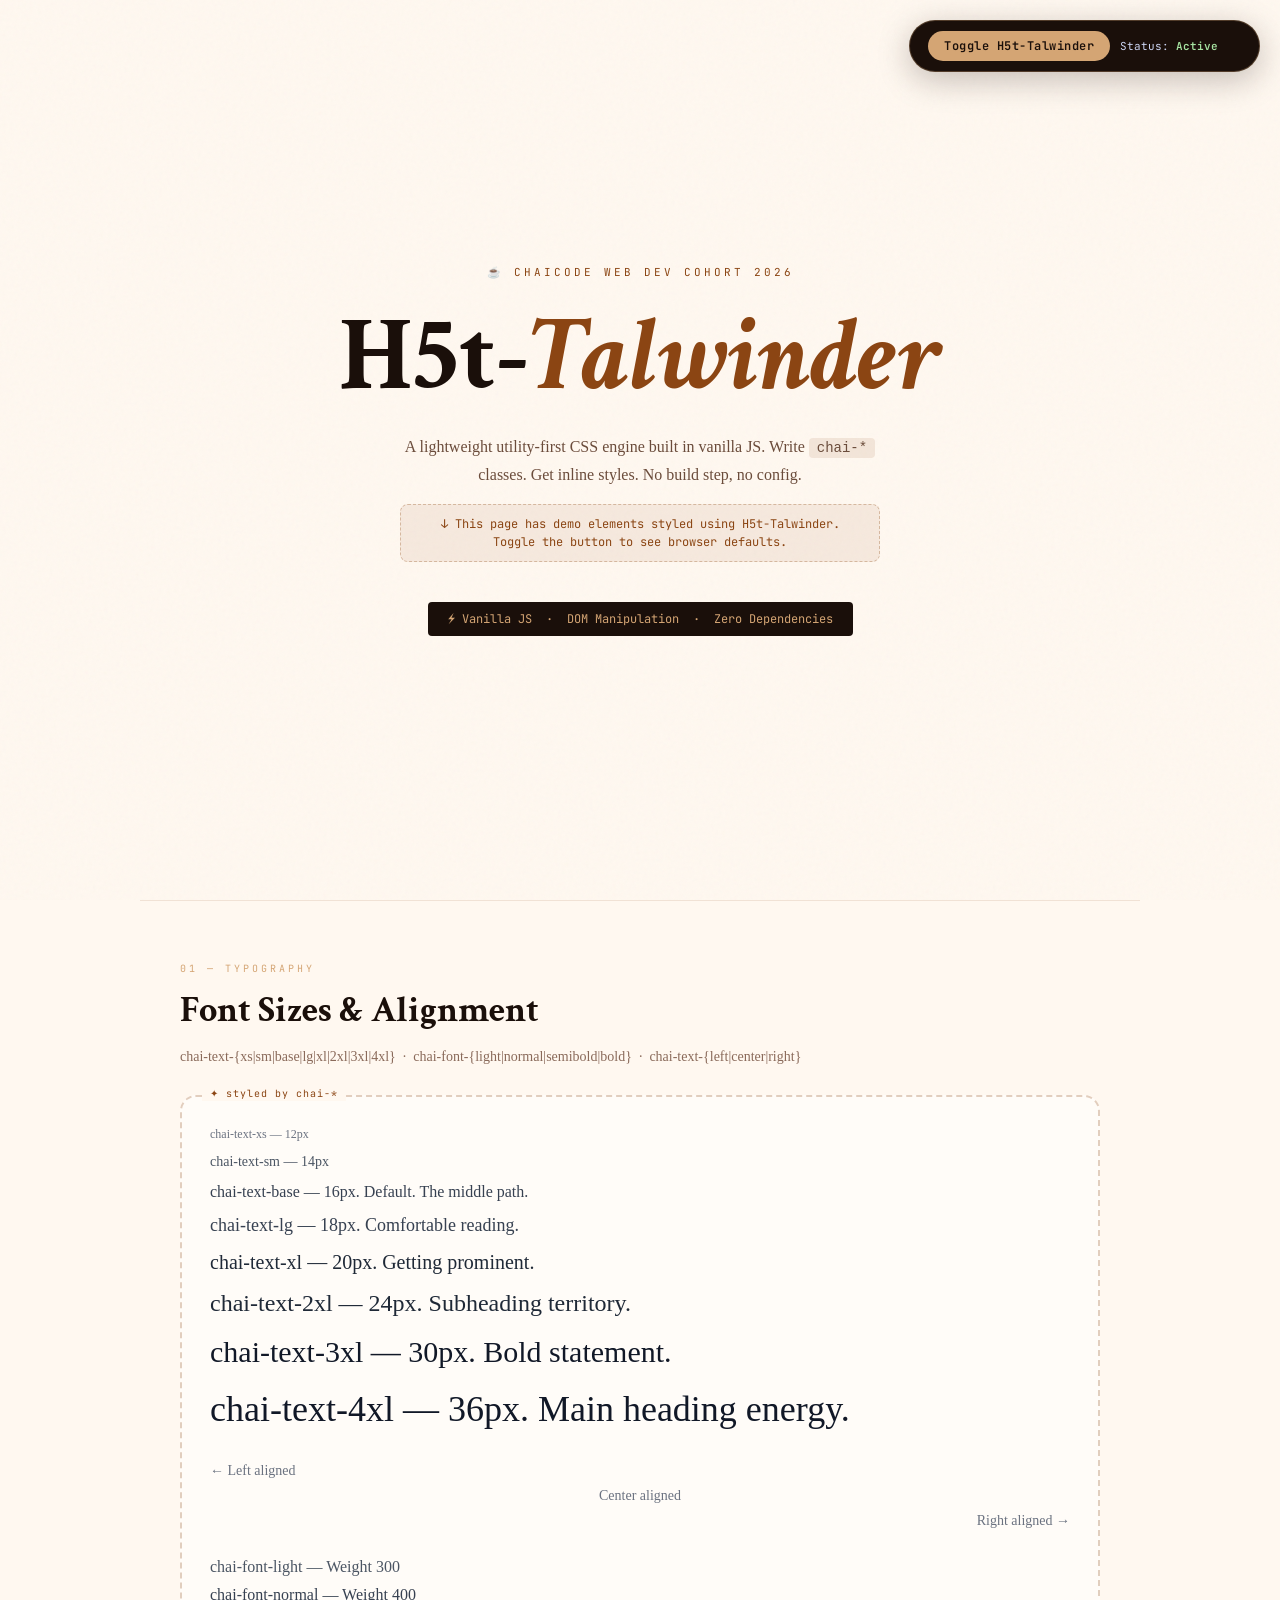
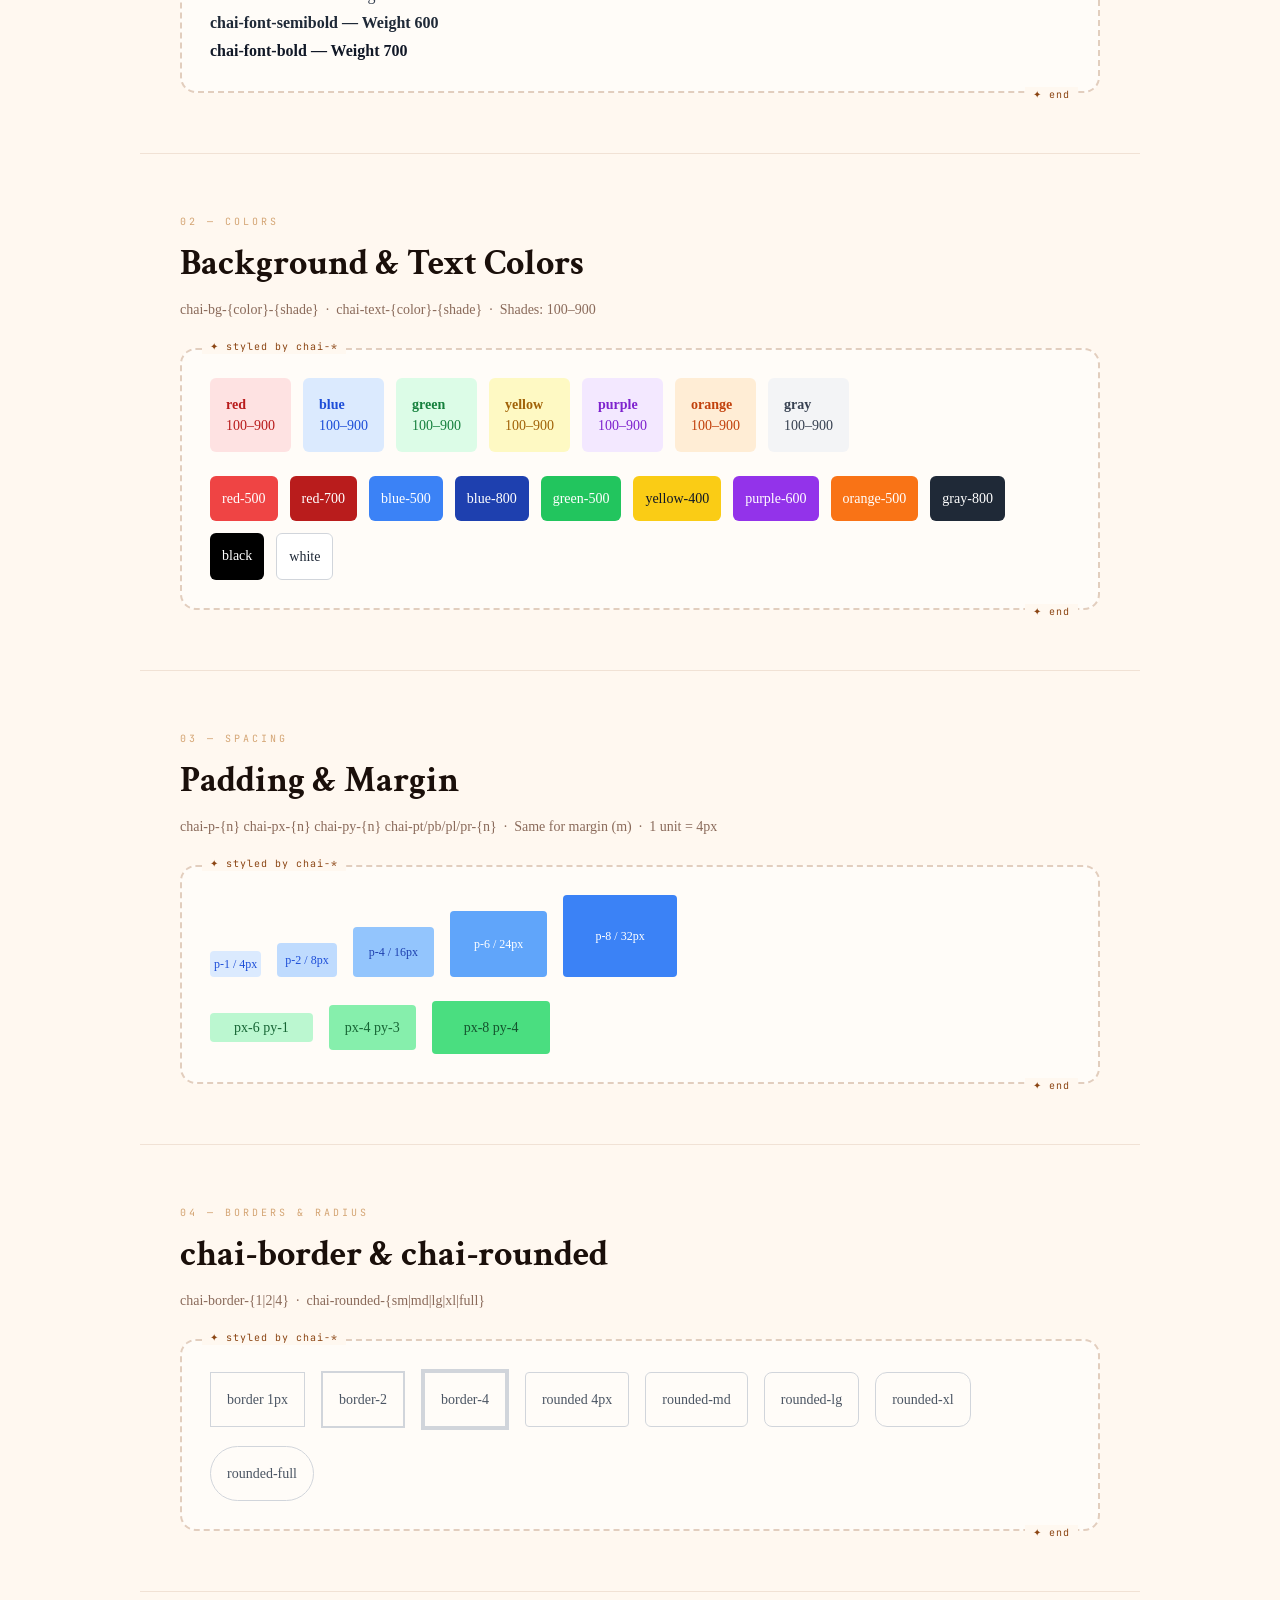
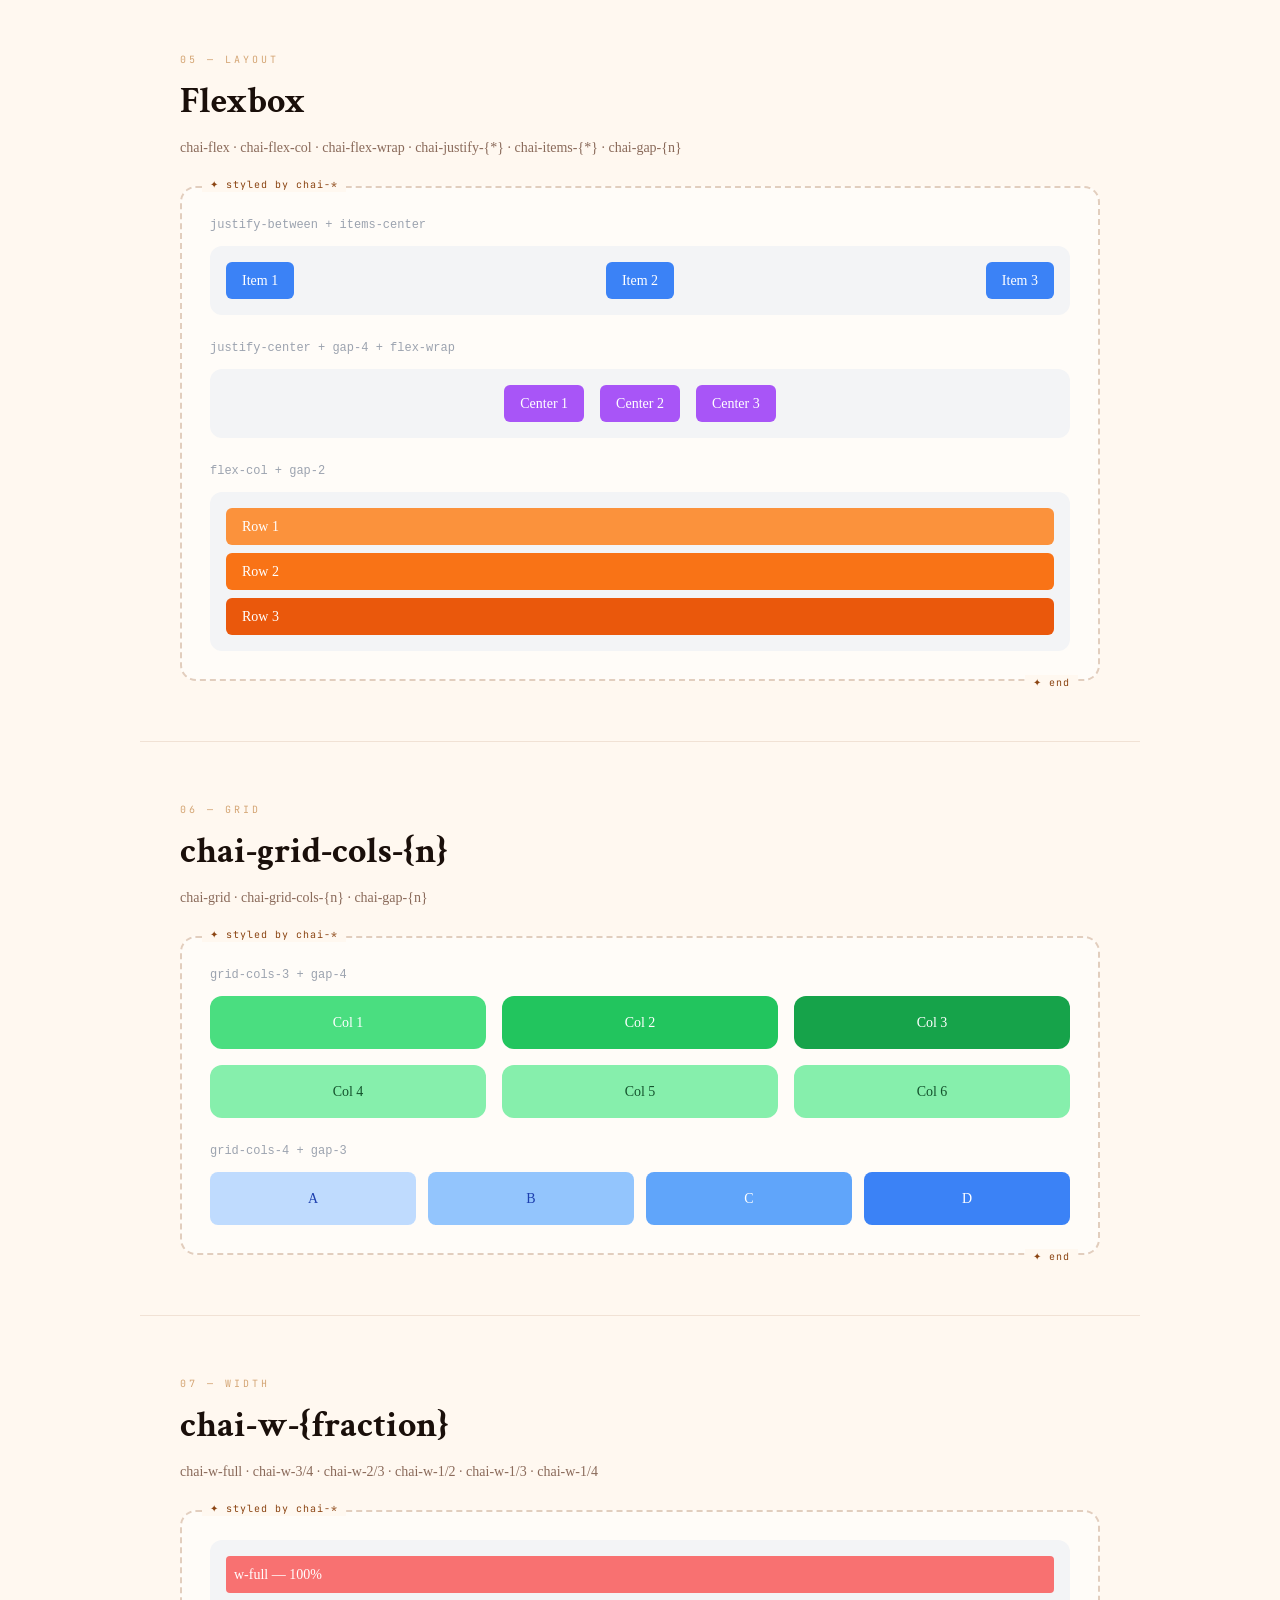
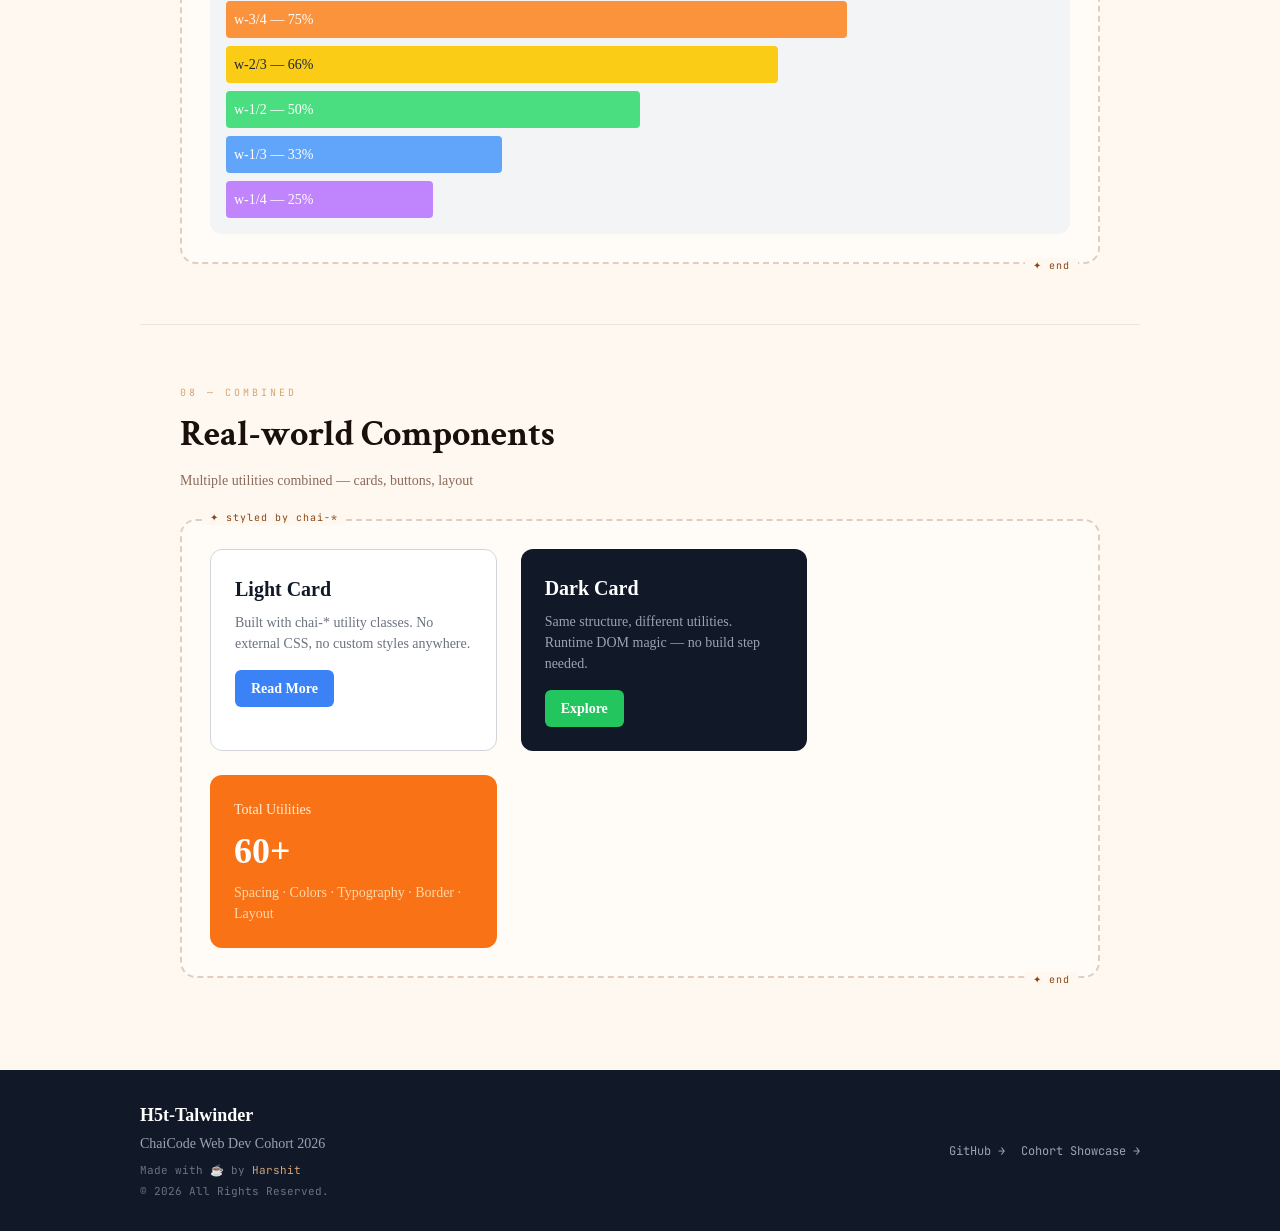
==== commit 802b56c5: "made copilot fix fonts and readme; good job copilot" ====
--- a/index.html
+++ b/index.html
@@ -7,262 +7,10 @@
   <title>H5t-Talwinder — Utility CSS Engine</title>
   <link rel="preconnect" href="https://fonts.googleapis.com">
   <link rel="preconnect" href="https://fonts.gstatic.com" crossorigin>
-  <link href="https://fonts.googleapis.com/css2?family=Cormorant+Garamond:ital,wght@0,700;1,700&family=Fira+Code:wght@400;600&family=Outfit:wght@300;400;500;600&display=swap" rel="stylesheet">
-  <style>
-    :root {
-      --chai-brown: #8B4513;
-      --chai-cream: #FFF8F0;
-      --chai-steam: #D4A574;
-      --chai-dark: #1a0f0a;
-    }
-
-    * { box-sizing: border-box; }
-
-    body {
-      background-color: var(--chai-cream);
-      font-family: 'Outfit', sans-serif;
-      margin: 0;
-      padding: 0;
-    }
-
-    body::before {
-      content: '';
-      position: fixed;
-      inset: 0;
-      background-image: url("data:image/svg+xml,%3Csvg viewBox='0 0 256 256' xmlns='http://www.w3.org/2000/svg'%3E%3Cfilter id='noise'%3E%3CfeTurbulence type='fractalNoise' baseFrequency='0.9' numOctaves='4' stitchTiles='stitch'/%3E%3C/filter%3E%3Crect width='100%25' height='100%25' filter='url(%23noise)' opacity='0.03'/%3E%3C/svg%3E");
-      pointer-events: none;
-      z-index: 0;
-    }
-
-    /* Toggle */
-    .talwinder-toggle {
-      position: fixed;
-      top: 20px;
-      right: 20px;
-      z-index: 9999;
-      background: var(--chai-dark);
-      padding: 10px 18px;
-      border-radius: 50px;
-      display: flex;
-      align-items: center;
-      gap: 10px;
-      box-shadow: 0 8px 32px rgba(26,15,10,0.25);
-      border: 1px solid rgba(212,165,116,0.3);
-    }
-
-    .talwinder-toggle button {
-      background: var(--chai-steam);
-      color: var(--chai-dark);
-      border: none;
-      padding: 6px 16px;
-      border-radius: 50px;
-      font-size: 12px;
-      font-weight: 600;
-      font-family: 'Fira Code', monospace;
-      cursor: pointer;
-      letter-spacing: 0.5px;
-    }
-
-    .talwinder-toggle p {
-      color: #cdd6f4;
-      font-size: 11px;
-      font-family: 'Fira Code', monospace;
-      margin: 0;
-      white-space: nowrap;
-      line-height: 1;
-    }
-
-    #h5t-talvinder-status {
-      display: inline-block;
-      width: 65px;
-      color: #a6e3a1;
-      font-weight: 600;
-    }
-
-    /* Hero */
-    .hero {
-      min-height: 100vh;
-      display: flex;
-      flex-direction: column;
-      align-items: center;
-      justify-content: center;
-      text-align: center;
-      padding: 80px 40px;
-    }
-
-    .hero-eyebrow {
-      font-family: 'Fira Code', monospace;
-      font-size: 11px;
-      letter-spacing: 3px;
-      text-transform: uppercase;
-      color: var(--chai-brown);
-      margin-bottom: 24px;
-      opacity: 0;
-      animation: fadeUp 0.8s ease forwards 0.2s;
-    }
-
-    .hero-title {
-      font-family: 'Cormorant Garamond', serif;
-      font-size: clamp(52px, 9vw, 104px);
-      font-weight: 700;
-      color: var(--chai-dark);
-      line-height: 1;
-      margin: 0 0 24px;
-      opacity: 0;
-      animation: fadeUp 0.8s ease forwards 0.4s;
-    }
-
-    .hero-title span { color: var(--chai-brown); font-style: italic; }
-
-    .hero-sub {
-      font-size: 16px;
-      color: #6b4c3b;
-      max-width: 520px;
-      line-height: 1.7;
-      margin: 0 auto 16px;
-      font-weight: 300;
-      opacity: 0;
-      animation: fadeUp 0.8s ease forwards 0.6s;
-    }
-
-    .hero-note {
-      font-family: 'Fira Code', monospace;
-      font-size: 12px;
-      color: var(--chai-brown);
-      background: rgba(139,69,19,0.08);
-      border: 1px dashed rgba(139,69,19,0.3);
-      border-radius: 8px;
-      padding: 10px 20px;
-      max-width: 480px;
-      margin: 0 auto 40px;
-      opacity: 0;
-      animation: fadeUp 0.8s ease forwards 0.7s;
-    }
-
-    .hero-badge {
-      display: inline-flex;
-      align-items: center;
-      gap: 8px;
-      background: var(--chai-dark);
-      color: var(--chai-steam);
-      font-family: 'Fira Code', monospace;
-      font-size: 12px;
-      padding: 8px 20px;
-      border-radius: 4px;
-      opacity: 0;
-      animation: fadeUp 0.8s ease forwards 0.8s;
-    }
-
-    /* Demo section wrapper */
-    .demo-section {
-      max-width: 1000px;
-      margin: 0 auto;
-      padding: 60px 40px;
-      border-top: 1px solid rgba(139,69,19,0.12);
-    }
-
-    .section-label {
-      font-family: 'Fira Code', monospace;
-      font-size: 10px;
-      letter-spacing: 3px;
-      text-transform: uppercase;
-      color: var(--chai-steam);
-      margin-bottom: 8px;
-    }
-
-    .section-title {
-      font-family: 'Cormorant Garamond', serif;
-      font-size: 36px;
-      font-weight: 700;
-      color: var(--chai-dark);
-      margin: 0 0 8px;
-    }
-
-    .section-desc {
-      font-size: 14px;
-      color: #8a6a5a;
-      margin: 0 0 28px;
-      font-weight: 300;
-    }
-
-    /* Demo zone — distinctive border to show chai- styled area */
-    .demo-zone {
-      border: 2px dashed rgba(139,69,19,0.25);
-      border-radius: 16px;
-      padding: 28px;
-      background: rgba(255,255,255,0.5);
-      position: relative;
-    }
-
-    .demo-zone::before {
-      content: '✦ styled by chai-*';
-      position: absolute;
-      top: -11px;
-      left: 20px;
-      background: var(--chai-cream);
-      color: var(--chai-brown);
-      font-family: 'Fira Code', monospace;
-      font-size: 10px;
-      padding: 0 8px;
-      letter-spacing: 1px;
-    }
-
-    .demo-zone::after {
-      content: '✦ end';
-      position: absolute;
-      bottom: -11px;
-      right: 20px;
-      background: var(--chai-cream);
-      color: var(--chai-brown);
-      font-family: 'Fira Code', monospace;
-      font-size: 10px;
-      padding: 0 8px;
-      letter-spacing: 1px;
-    }
-
-    @keyframes fadeUp {
-      from { opacity: 0; transform: translateY(20px); }
-      to { opacity: 1; transform: translateY(0); }
-    }
-
-    /* Footer */
-    .footer-inner {
-      max-width: 1000px;
-      margin: 0 auto;
-      display: flex;
-      justify-content: space-between;
-      align-items: center;
-      flex-wrap: wrap;
-      gap: 16px;
-    }
-
-    .footer-links {
-      display: flex;
-      gap: 16px;
-    }
-
-    .footer-links a {
-      text-decoration: none;
-      font-family: 'Fira Code', monospace;
-      font-size: 12px;
-      color: #9ca3af;
-      transition: color 0.2s;
-    }
-
-    .footer-links a:hover { color: #d4a574; }
-
-    .footer-copy {
-      font-family: 'Fira Code', monospace;
-      font-size: 11px;
-      color: #6b7280;
-      margin: 4px 0 0;
-    }
-
-    .footer-copy a {
-      color: var(--chai-steam);
-      text-decoration: none;
-    }
-  </style>
+  <link
+    href="https://fonts.googleapis.com/css2?family=Crimson+Text:ital,wght@0,400;0,600;0,700;1,400;1,600;1,700&family=Inter:wght@300;400;500;600;700&family=JetBrains+Mono:wght@400;600&display=swap"
+    rel="stylesheet">
+  <link rel="stylesheet" href="style.css">
 </head>
 
 <body>
@@ -277,8 +25,11 @@
   <div class="hero">
     <p class="hero-eyebrow">☕ ChaiCode Web Dev Cohort 2026</p>
     <h1 class="hero-title">H5t-<span>Talwinder</span></h1>
-    <p class="hero-sub">A lightweight utility-first CSS engine built in vanilla JS. Write <code style="font-family:'Fira Code',monospace;background:rgba(139,69,19,0.1);padding:2px 8px;border-radius:4px;font-size:14px;">chai-*</code> classes. Get inline styles. No build step, no config.</p>
-    <p class="hero-note">↓ This page has demo elements styled using H5t-Talwinder. Toggle the button to see browser defaults.</p>
+    <p class="hero-sub">A lightweight utility-first CSS engine built in vanilla JS. Write <code
+        style="font-family:'Fira Code',monospace;background:rgba(139,69,19,0.1);padding:2px 8px;border-radius:4px;font-size:14px;">chai-*</code>
+      classes. Get inline styles. No build step, no config.</p>
+    <p class="hero-note">↓ This page has demo elements styled using H5t-Talwinder. Toggle the button to see browser
+      defaults.</p>
     <div class="hero-badge">⚡ Vanilla JS &nbsp;·&nbsp; DOM Manipulation &nbsp;·&nbsp; Zero Dependencies</div>
   </div>
 
@@ -286,7 +37,8 @@
   <div class="demo-section">
     <p class="section-label">01 — Typography</p>
     <h2 class="section-title">Font Sizes & Alignment</h2>
-    <p class="section-desc">chai-text-{xs|sm|base|lg|xl|2xl|3xl|4xl} &nbsp;·&nbsp; chai-font-{light|normal|semibold|bold} &nbsp;·&nbsp; chai-text-{left|center|right}</p>
+    <p class="section-desc">chai-text-{xs|sm|base|lg|xl|2xl|3xl|4xl} &nbsp;·&nbsp;
+      chai-font-{light|normal|semibold|bold} &nbsp;·&nbsp; chai-text-{left|center|right}</p>
 
     <div class="demo-zone">
       <p class="chai-text-xs chai-text-gray-500 chai-mb-2">chai-text-xs — 12px</p>
@@ -313,17 +65,25 @@
   <div class="demo-section">
     <p class="section-label">02 — Colors</p>
     <h2 class="section-title">Background & Text Colors</h2>
-    <p class="section-desc">chai-bg-{color}-{shade} &nbsp;·&nbsp; chai-text-{color}-{shade} &nbsp;·&nbsp; Shades: 100–900</p>
+    <p class="section-desc">chai-bg-{color}-{shade} &nbsp;·&nbsp; chai-text-{color}-{shade} &nbsp;·&nbsp; Shades:
+      100–900</p>
 
     <div class="demo-zone">
       <div class="chai-flex chai-gap-3 chai-flex-wrap chai-mb-6">
-        <div class="chai-bg-red-100 chai-text-red-700 chai-p-4 chai-rounded-md chai-text-sm"><span class="chai-font-semibold">red</span><br>100–900</div>
-        <div class="chai-bg-blue-100 chai-text-blue-700 chai-p-4 chai-rounded-md chai-text-sm"><span class="chai-font-semibold">blue</span><br>100–900</div>
-        <div class="chai-bg-green-100 chai-text-green-700 chai-p-4 chai-rounded-md chai-text-sm"><span class="chai-font-semibold">green</span><br>100–900</div>
-        <div class="chai-bg-yellow-100 chai-text-yellow-700 chai-p-4 chai-rounded-md chai-text-sm"><span class="chai-font-semibold">yellow</span><br>100–900</div>
-        <div class="chai-bg-purple-100 chai-text-purple-700 chai-p-4 chai-rounded-md chai-text-sm"><span class="chai-font-semibold">purple</span><br>100–900</div>
-        <div class="chai-bg-orange-100 chai-text-orange-700 chai-p-4 chai-rounded-md chai-text-sm"><span class="chai-font-semibold">orange</span><br>100–900</div>
-        <div class="chai-bg-gray-100 chai-text-gray-700 chai-p-4 chai-rounded-md chai-text-sm"><span class="chai-font-semibold">gray</span><br>100–900</div>
+        <div class="chai-bg-red-100 chai-text-red-700 chai-p-4 chai-rounded-md chai-text-sm"><span
+            class="chai-font-semibold">red</span><br>100–900</div>
+        <div class="chai-bg-blue-100 chai-text-blue-700 chai-p-4 chai-rounded-md chai-text-sm"><span
+            class="chai-font-semibold">blue</span><br>100–900</div>
+        <div class="chai-bg-green-100 chai-text-green-700 chai-p-4 chai-rounded-md chai-text-sm"><span
+            class="chai-font-semibold">green</span><br>100–900</div>
+        <div class="chai-bg-yellow-100 chai-text-yellow-700 chai-p-4 chai-rounded-md chai-text-sm"><span
+            class="chai-font-semibold">yellow</span><br>100–900</div>
+        <div class="chai-bg-purple-100 chai-text-purple-700 chai-p-4 chai-rounded-md chai-text-sm"><span
+            class="chai-font-semibold">purple</span><br>100–900</div>
+        <div class="chai-bg-orange-100 chai-text-orange-700 chai-p-4 chai-rounded-md chai-text-sm"><span
+            class="chai-font-semibold">orange</span><br>100–900</div>
+        <div class="chai-bg-gray-100 chai-text-gray-700 chai-p-4 chai-rounded-md chai-text-sm"><span
+            class="chai-font-semibold">gray</span><br>100–900</div>
       </div>
 
       <div class="chai-flex chai-gap-3 chai-flex-wrap">
@@ -346,7 +106,8 @@
   <div class="demo-section">
     <p class="section-label">03 — Spacing</p>
     <h2 class="section-title">Padding & Margin</h2>
-    <p class="section-desc">chai-p-{n} chai-px-{n} chai-py-{n} chai-pt/pb/pl/pr-{n} &nbsp;·&nbsp; Same for margin (m) &nbsp;·&nbsp; 1 unit = 4px</p>
+    <p class="section-desc">chai-p-{n} chai-px-{n} chai-py-{n} chai-pt/pb/pl/pr-{n} &nbsp;·&nbsp; Same for margin (m)
+      &nbsp;·&nbsp; 1 unit = 4px</p>
 
     <div class="demo-zone">
       <div class="chai-flex chai-gap-4 chai-flex-wrap chai-items-end chai-mb-6">
@@ -389,24 +150,29 @@
   <div class="demo-section">
     <p class="section-label">05 — Layout</p>
     <h2 class="section-title">Flexbox</h2>
-    <p class="section-desc">chai-flex · chai-flex-col · chai-flex-wrap · chai-justify-{*} · chai-items-{*} · chai-gap-{n}</p>
-
-    <div class="demo-zone">
-      <p class="chai-text-xs chai-text-gray-400 chai-mb-3" style="font-family:'Fira Code',monospace;">justify-between + items-center</p>
+    <p class="section-desc">chai-flex · chai-flex-col · chai-flex-wrap · chai-justify-{*} · chai-items-{*} ·
+      chai-gap-{n}</p>
+
+    <div class="demo-zone">
+      <p class="chai-text-xs chai-text-gray-400 chai-mb-3" style="font-family:'Fira Code',monospace;">justify-between +
+        items-center</p>
       <div class="chai-flex chai-justify-between chai-items-center chai-bg-gray-100 chai-p-4 chai-rounded-xl chai-mb-6">
         <div class="chai-bg-blue-500 chai-text-white chai-px-4 chai-py-2 chai-rounded-md chai-text-sm">Item 1</div>
         <div class="chai-bg-blue-500 chai-text-white chai-px-4 chai-py-2 chai-rounded-md chai-text-sm">Item 2</div>
         <div class="chai-bg-blue-500 chai-text-white chai-px-4 chai-py-2 chai-rounded-md chai-text-sm">Item 3</div>
       </div>
 
-      <p class="chai-text-xs chai-text-gray-400 chai-mb-3" style="font-family:'Fira Code',monospace;">justify-center + gap-4 + flex-wrap</p>
-      <div class="chai-flex chai-justify-center chai-gap-4 chai-flex-wrap chai-bg-gray-100 chai-p-4 chai-rounded-xl chai-mb-6">
+      <p class="chai-text-xs chai-text-gray-400 chai-mb-3" style="font-family:'Fira Code',monospace;">justify-center +
+        gap-4 + flex-wrap</p>
+      <div
+        class="chai-flex chai-justify-center chai-gap-4 chai-flex-wrap chai-bg-gray-100 chai-p-4 chai-rounded-xl chai-mb-6">
         <div class="chai-bg-purple-500 chai-text-white chai-px-4 chai-py-2 chai-rounded-md chai-text-sm">Center 1</div>
         <div class="chai-bg-purple-500 chai-text-white chai-px-4 chai-py-2 chai-rounded-md chai-text-sm">Center 2</div>
         <div class="chai-bg-purple-500 chai-text-white chai-px-4 chai-py-2 chai-rounded-md chai-text-sm">Center 3</div>
       </div>
 
-      <p class="chai-text-xs chai-text-gray-400 chai-mb-3" style="font-family:'Fira Code',monospace;">flex-col + gap-2</p>
+      <p class="chai-text-xs chai-text-gray-400 chai-mb-3" style="font-family:'Fira Code',monospace;">flex-col + gap-2
+      </p>
       <div class="chai-flex chai-flex-col chai-gap-2 chai-bg-gray-100 chai-p-4 chai-rounded-xl">
         <div class="chai-bg-orange-400 chai-text-white chai-px-4 chai-py-2 chai-rounded-md chai-text-sm">Row 1</div>
         <div class="chai-bg-orange-500 chai-text-white chai-px-4 chai-py-2 chai-rounded-md chai-text-sm">Row 2</div>
@@ -422,17 +188,25 @@
     <p class="section-desc">chai-grid · chai-grid-cols-{n} · chai-gap-{n}</p>
 
     <div class="demo-zone">
-      <p class="chai-text-xs chai-text-gray-400 chai-mb-3" style="font-family:'Fira Code',monospace;">grid-cols-3 + gap-4</p>
+      <p class="chai-text-xs chai-text-gray-400 chai-mb-3" style="font-family:'Fira Code',monospace;">grid-cols-3 +
+        gap-4</p>
       <div class="chai-grid chai-grid-cols-3 chai-gap-4 chai-mb-6">
-        <div class="chai-bg-green-400 chai-text-white chai-p-4 chai-rounded-xl chai-text-center chai-text-sm">Col 1</div>
-        <div class="chai-bg-green-500 chai-text-white chai-p-4 chai-rounded-xl chai-text-center chai-text-sm">Col 2</div>
-        <div class="chai-bg-green-600 chai-text-white chai-p-4 chai-rounded-xl chai-text-center chai-text-sm">Col 3</div>
-        <div class="chai-bg-green-300 chai-text-green-900 chai-p-4 chai-rounded-xl chai-text-center chai-text-sm">Col 4</div>
-        <div class="chai-bg-green-300 chai-text-green-900 chai-p-4 chai-rounded-xl chai-text-center chai-text-sm">Col 5</div>
-        <div class="chai-bg-green-300 chai-text-green-900 chai-p-4 chai-rounded-xl chai-text-center chai-text-sm">Col 6</div>
-      </div>
-
-      <p class="chai-text-xs chai-text-gray-400 chai-mb-3" style="font-family:'Fira Code',monospace;">grid-cols-4 + gap-3</p>
+        <div class="chai-bg-green-400 chai-text-white chai-p-4 chai-rounded-xl chai-text-center chai-text-sm">Col 1
+        </div>
+        <div class="chai-bg-green-500 chai-text-white chai-p-4 chai-rounded-xl chai-text-center chai-text-sm">Col 2
+        </div>
+        <div class="chai-bg-green-600 chai-text-white chai-p-4 chai-rounded-xl chai-text-center chai-text-sm">Col 3
+        </div>
+        <div class="chai-bg-green-300 chai-text-green-900 chai-p-4 chai-rounded-xl chai-text-center chai-text-sm">Col 4
+        </div>
+        <div class="chai-bg-green-300 chai-text-green-900 chai-p-4 chai-rounded-xl chai-text-center chai-text-sm">Col 5
+        </div>
+        <div class="chai-bg-green-300 chai-text-green-900 chai-p-4 chai-rounded-xl chai-text-center chai-text-sm">Col 6
+        </div>
+      </div>
+
+      <p class="chai-text-xs chai-text-gray-400 chai-mb-3" style="font-family:'Fira Code',monospace;">grid-cols-4 +
+        gap-3</p>
       <div class="chai-grid chai-grid-cols-4 chai-gap-3">
         <div class="chai-bg-blue-200 chai-p-4 chai-rounded-lg chai-text-center chai-text-sm chai-text-blue-800">A</div>
         <div class="chai-bg-blue-300 chai-p-4 chai-rounded-lg chai-text-center chai-text-sm chai-text-blue-800">B</div>
@@ -450,11 +224,16 @@
 
     <div class="demo-zone">
       <div class="chai-bg-gray-100 chai-p-4 chai-rounded-xl">
-        <div class="chai-w-full chai-bg-red-400 chai-text-white chai-p-2 chai-mb-2 chai-rounded chai-text-sm">w-full — 100%</div>
-        <div class="chai-w-3/4 chai-bg-orange-400 chai-text-white chai-p-2 chai-mb-2 chai-rounded chai-text-sm">w-3/4 — 75%</div>
-        <div class="chai-w-2/3 chai-bg-yellow-400 chai-text-gray-800 chai-p-2 chai-mb-2 chai-rounded chai-text-sm">w-2/3 — 66%</div>
-        <div class="chai-w-1/2 chai-bg-green-400 chai-text-white chai-p-2 chai-mb-2 chai-rounded chai-text-sm">w-1/2 — 50%</div>
-        <div class="chai-w-1/3 chai-bg-blue-400 chai-text-white chai-p-2 chai-mb-2 chai-rounded chai-text-sm">w-1/3 — 33%</div>
+        <div class="chai-w-full chai-bg-red-400 chai-text-white chai-p-2 chai-mb-2 chai-rounded chai-text-sm">w-full —
+          100%</div>
+        <div class="chai-w-3/4 chai-bg-orange-400 chai-text-white chai-p-2 chai-mb-2 chai-rounded chai-text-sm">w-3/4 —
+          75%</div>
+        <div class="chai-w-2/3 chai-bg-yellow-400 chai-text-gray-800 chai-p-2 chai-mb-2 chai-rounded chai-text-sm">w-2/3
+          — 66%</div>
+        <div class="chai-w-1/2 chai-bg-green-400 chai-text-white chai-p-2 chai-mb-2 chai-rounded chai-text-sm">w-1/2 —
+          50%</div>
+        <div class="chai-w-1/3 chai-bg-blue-400 chai-text-white chai-p-2 chai-mb-2 chai-rounded chai-text-sm">w-1/3 —
+          33%</div>
         <div class="chai-w-1/4 chai-bg-purple-400 chai-text-white chai-p-2 chai-rounded chai-text-sm">w-1/4 — 25%</div>
       </div>
     </div>
@@ -471,14 +250,19 @@
 
         <div class="chai-bg-white chai-border chai-rounded-xl chai-p-6 chai-w-1/3">
           <p class="chai-text-xl chai-font-bold chai-text-gray-900 chai-mb-2">Light Card</p>
-          <p class="chai-text-sm chai-text-gray-500 chai-mb-4">Built with chai-* utility classes. No external CSS, no custom styles anywhere.</p>
-          <button class="chai-bg-blue-500 chai-text-white chai-px-4 chai-py-2 chai-rounded-md chai-text-sm chai-font-semibold">Read More</button>
+          <p class="chai-text-sm chai-text-gray-500 chai-mb-4">Built with chai-* utility classes. No external CSS, no
+            custom styles anywhere.</p>
+          <button
+            class="chai-bg-blue-500 chai-text-white chai-px-4 chai-py-2 chai-rounded-md chai-text-sm chai-font-semibold">Read
+            More</button>
         </div>
 
         <div class="chai-bg-gray-900 chai-rounded-xl chai-p-6 chai-w-1/3">
           <p class="chai-text-xl chai-font-bold chai-text-white chai-mb-2">Dark Card</p>
-          <p class="chai-text-sm chai-text-gray-400 chai-mb-4">Same structure, different utilities. Runtime DOM magic — no build step needed.</p>
-          <button class="chai-bg-green-500 chai-text-white chai-px-4 chai-py-2 chai-rounded-md chai-text-sm chai-font-semibold">Explore</button>
+          <p class="chai-text-sm chai-text-gray-400 chai-mb-4">Same structure, different utilities. Runtime DOM magic —
+            no build step needed.</p>
+          <button
+            class="chai-bg-green-500 chai-text-white chai-px-4 chai-py-2 chai-rounded-md chai-text-sm chai-font-semibold">Explore</button>
         </div>
 
         <div class="chai-bg-orange-500 chai-rounded-xl chai-p-6 chai-w-1/3">
@@ -498,15 +282,18 @@
         <p class="chai-text-lg chai-font-bold chai-text-white chai-mb-1">H5t-Talwinder</p>
         <p class="chai-text-sm chai-text-gray-400 chai-mb-2">ChaiCode Web Dev Cohort 2026</p>
         <p class="footer-copy">Made with ☕ by <a href="https://hudater.dev">Harshit</a></p>
-        <p class="footer-copy">&copy; <script>document.write(new Date().getFullYear());</script> All Rights Reserved.</p>
+        <p class="footer-copy">&copy;
+          <script>document.write(new Date().getFullYear());</script> All Rights Reserved.
+        </p>
       </div>
       <div class="footer-links">
         <a href="https://github.com/Hudater/h5t-talwinder">GitHub →</a>
-        <a href="https://talwinder.hudater.dev">Live →</a>
+        <a href="https://cohort.hudater.dev">Cohort Showcase →</a>
       </div>
     </div>
   </div>
 
   <script src="chai-h5t.js"></script>
 </body>
+
 </html>
--- a/style.css
+++ b/style.css
@@ -0,0 +1,272 @@
+:root {
+    --chai-brown: #8B4513;
+    --chai-cream: #FFF8F0;
+    --chai-steam: #D4A574;
+    --chai-dark: #1a0f0a;
+
+    /* Font families */
+    --font-serif: 'Crimson Text', serif;
+    --font-mono: 'JetBrains Mono', monospace;
+    --font-sans: 'Inter', sans-serif;
+}
+
+* {
+    box-sizing: border-box;
+}
+
+body {
+    background-color: var(--chai-cream);
+    font-family: var(--font-sans);
+    margin: 0;
+    padding: 0;
+}
+
+body::before {
+    content: '';
+    position: fixed;
+    inset: 0;
+    background-image: url("data:image/svg+xml,%3Csvg viewBox='0 0 256 256' xmlns='http://www.w3.org/2000/svg'%3E%3Cfilter id='noise'%3E%3CfeTurbulence type='fractalNoise' baseFrequency='0.9' numOctaves='4' stitchTiles='stitch'/%3E%3C/filter%3E%3Crect width='100%25' height='100%25' filter='url(%23noise)' opacity='0.03'/%3E%3C/svg%3E");
+    pointer-events: none;
+    z-index: 0;
+}
+
+/* Toggle */
+.talwinder-toggle {
+    position: fixed;
+    top: 20px;
+    right: 20px;
+    z-index: 9999;
+    background: var(--chai-dark);
+    padding: 10px 18px;
+    border-radius: 50px;
+    display: flex;
+    align-items: center;
+    gap: 10px;
+    box-shadow: 0 8px 32px rgba(26, 15, 10, 0.25);
+    border: 1px solid rgba(212, 165, 116, 0.3);
+}
+
+.talwinder-toggle button {
+    background: var(--chai-steam);
+    color: var(--chai-dark);
+    border: none;
+    padding: 6px 16px;
+    border-radius: 50px;
+    font-size: 12px;
+    font-weight: 600;
+    font-family: var(--font-mono);
+    cursor: pointer;
+    letter-spacing: 0.5px;
+}
+
+.talwinder-toggle p {
+    color: #cdd6f4;
+    font-size: 11px;
+    font-family: var(--font-mono);
+    margin: 0;
+    white-space: nowrap;
+    line-height: 1;
+}
+
+#h5t-talvinder-status {
+    display: inline-block;
+    width: 65px;
+    color: #a6e3a1;
+    font-weight: 600;
+}
+
+/* Hero */
+.hero {
+    min-height: 100vh;
+    display: flex;
+    flex-direction: column;
+    align-items: center;
+    justify-content: center;
+    text-align: center;
+    padding: 80px 40px;
+}
+
+.hero-eyebrow {
+    font-family: var(--font-mono);
+    font-size: 11px;
+    letter-spacing: 3px;
+    text-transform: uppercase;
+    color: var(--chai-brown);
+    margin-bottom: 24px;
+    opacity: 0;
+    animation: fadeUp 0.8s ease forwards 0.2s;
+}
+
+.hero-title {
+    font-family: var(--font-serif);
+    font-size: clamp(52px, 9vw, 104px);
+    font-weight: 700;
+    color: var(--chai-dark);
+    line-height: 1;
+    margin: 0 0 24px;
+    opacity: 0;
+    animation: fadeUp 0.8s ease forwards 0.4s;
+}
+
+.hero-title span {
+    color: var(--chai-brown);
+    font-style: italic;
+}
+
+.hero-sub {
+    font-size: 16px;
+    color: #6b4c3b;
+    max-width: 520px;
+    line-height: 1.7;
+    margin: 0 auto 16px;
+    font-weight: 300;
+    opacity: 0;
+    animation: fadeUp 0.8s ease forwards 0.6s;
+}
+
+.hero-note {
+    font-family: var(--font-mono);
+    font-size: 12px;
+    color: var(--chai-brown);
+    background: rgba(139, 69, 19, 0.08);
+    border: 1px dashed rgba(139, 69, 19, 0.3);
+    border-radius: 8px;
+    padding: 10px 20px;
+    max-width: 480px;
+    margin: 0 auto 40px;
+    opacity: 0;
+    animation: fadeUp 0.8s ease forwards 0.7s;
+}
+
+.hero-badge {
+    display: inline-flex;
+    align-items: center;
+    gap: 8px;
+    background: var(--chai-dark);
+    color: var(--chai-steam);
+    font-family: var(--font-mono);
+    font-size: 12px;
+    padding: 8px 20px;
+    border-radius: 4px;
+    opacity: 0;
+    animation: fadeUp 0.8s ease forwards 0.8s;
+}
+
+/* Demo section wrapper */
+.demo-section {
+    max-width: 1000px;
+    margin: 0 auto;
+    padding: 60px 40px;
+    border-top: 1px solid rgba(139, 69, 19, 0.12);
+}
+
+.section-label {
+    font-family: var(--font-mono);
+    font-size: 10px;
+    letter-spacing: 3px;
+    text-transform: uppercase;
+    color: var(--chai-steam);
+    margin-bottom: 8px;
+}
+
+.section-title {
+    font-family: var(--font-serif);
+    font-size: 36px;
+    font-weight: 700;
+    color: var(--chai-dark);
+    margin: 0 0 8px;
+}
+
+.section-desc {
+    font-size: 14px;
+    color: #8a6a5a;
+    margin: 0 0 28px;
+    font-weight: 300;
+}
+
+/* Demo zone — distinctive border to show chai- styled area */
+.demo-zone {
+    border: 2px dashed rgba(139, 69, 19, 0.25);
+    border-radius: 16px;
+    padding: 28px;
+    background: rgba(255, 255, 255, 0.5);
+    position: relative;
+}
+
+.demo-zone::before {
+    content: '✦ styled by chai-*';
+    position: absolute;
+    top: -11px;
+    left: 20px;
+    background: var(--chai-cream);
+    color: var(--chai-brown);
+    font-family: var(--font-mono);
+    font-size: 10px;
+    padding: 0 8px;
+    letter-spacing: 1px;
+}
+
+.demo-zone::after {
+    content: '✦ end';
+    position: absolute;
+    bottom: -11px;
+    right: 20px;
+    background: var(--chai-cream);
+    color: var(--chai-brown);
+    font-family: var(--font-mono);
+    font-size: 10px;
+    padding: 0 8px;
+    letter-spacing: 1px;
+}
+
+@keyframes fadeUp {
+    from {
+        opacity: 0;
+        transform: translateY(20px);
+    }
+
+    to {
+        opacity: 1;
+        transform: translateY(0);
+    }
+}
+
+/* Footer */
+.footer-inner {
+    max-width: 1000px;
+    margin: 0 auto;
+    display: flex;
+    justify-content: space-between;
+    align-items: center;
+    flex-wrap: wrap;
+    gap: 16px;
+}
+
+.footer-links {
+    display: flex;
+    gap: 16px;
+}
+
+.footer-links a {
+    text-decoration: none;
+    font-family: var(--font-mono);
+    font-size: 12px;
+    color: #9ca3af;
+    transition: color 0.2s;
+}
+
+.footer-links a:hover {
+    color: #d4a574;
+}
+
+.footer-copy {
+    font-family: var(--font-mono);
+    font-size: 11px;
+    color: #6b7280;
+    margin: 4px 0 0;
+}
+
+.footer-copy a {
+    color: var(--chai-steam);
+    text-decoration: none;
+}
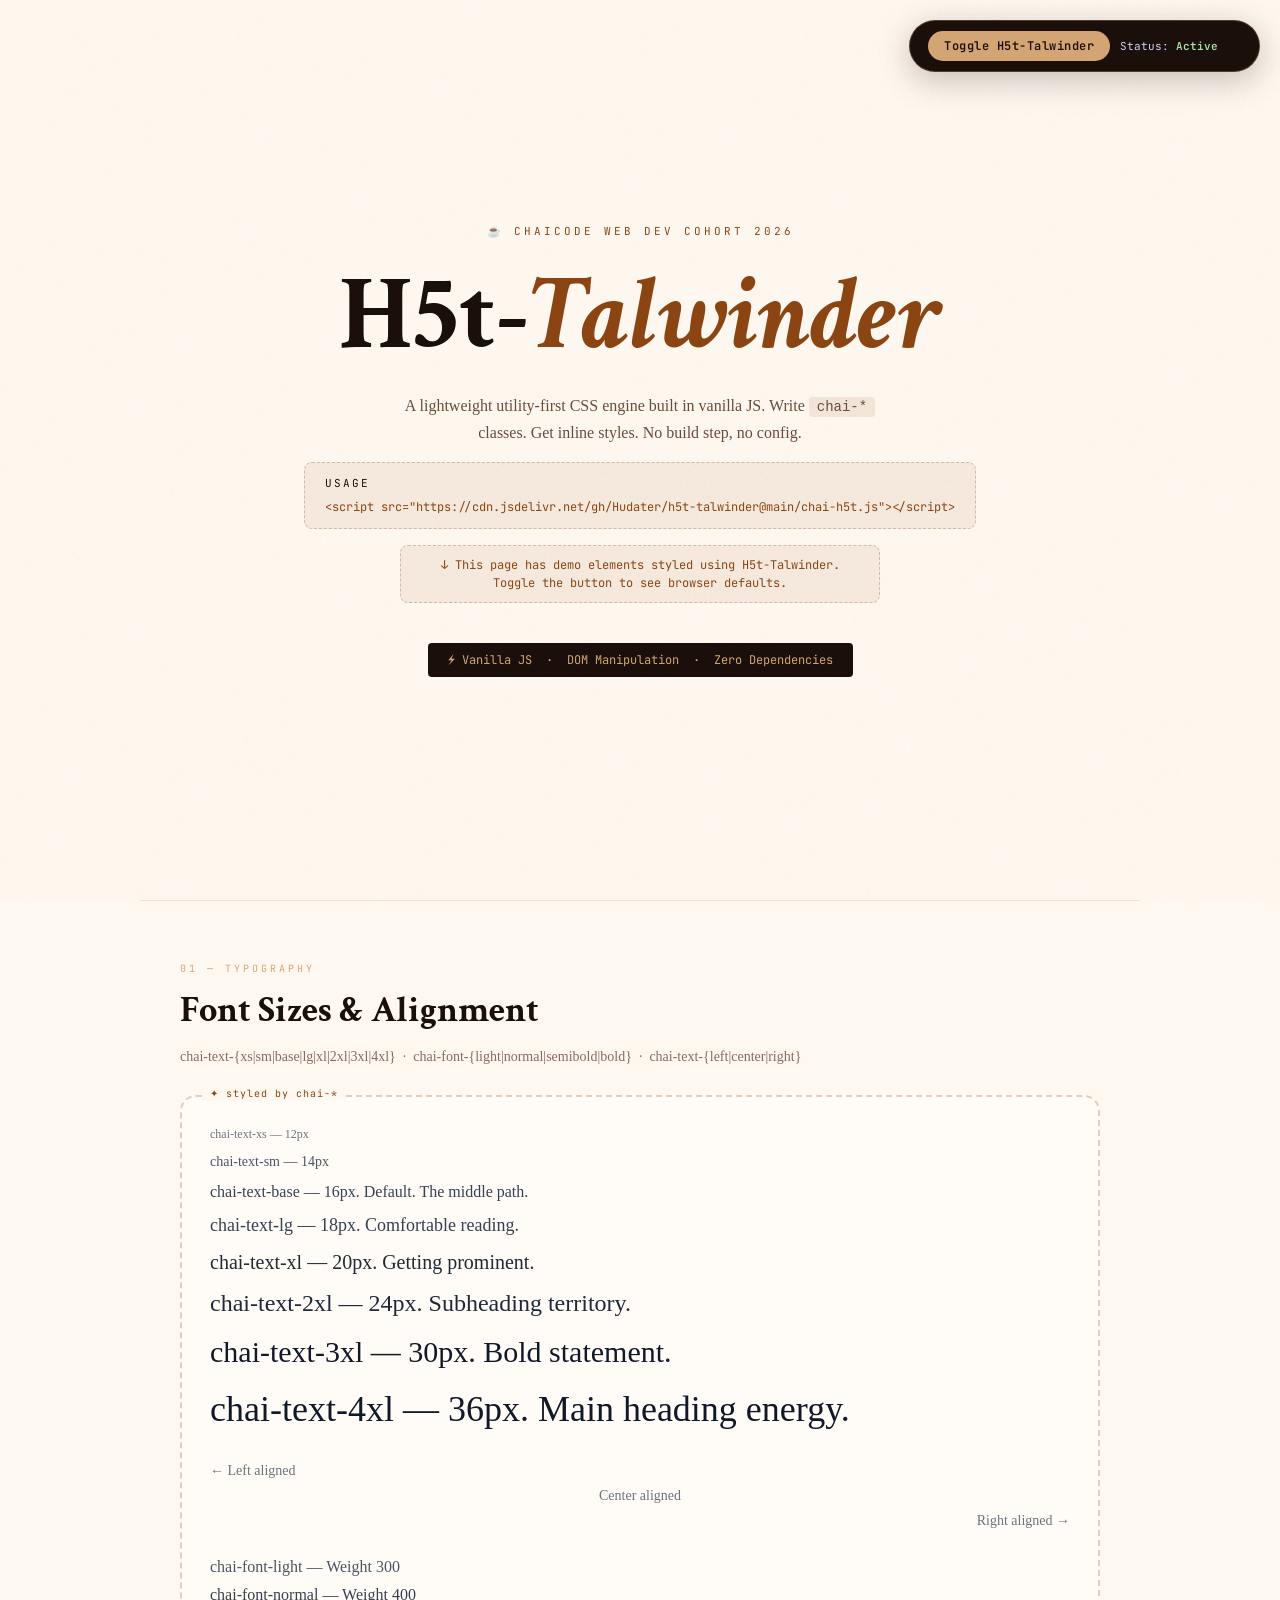
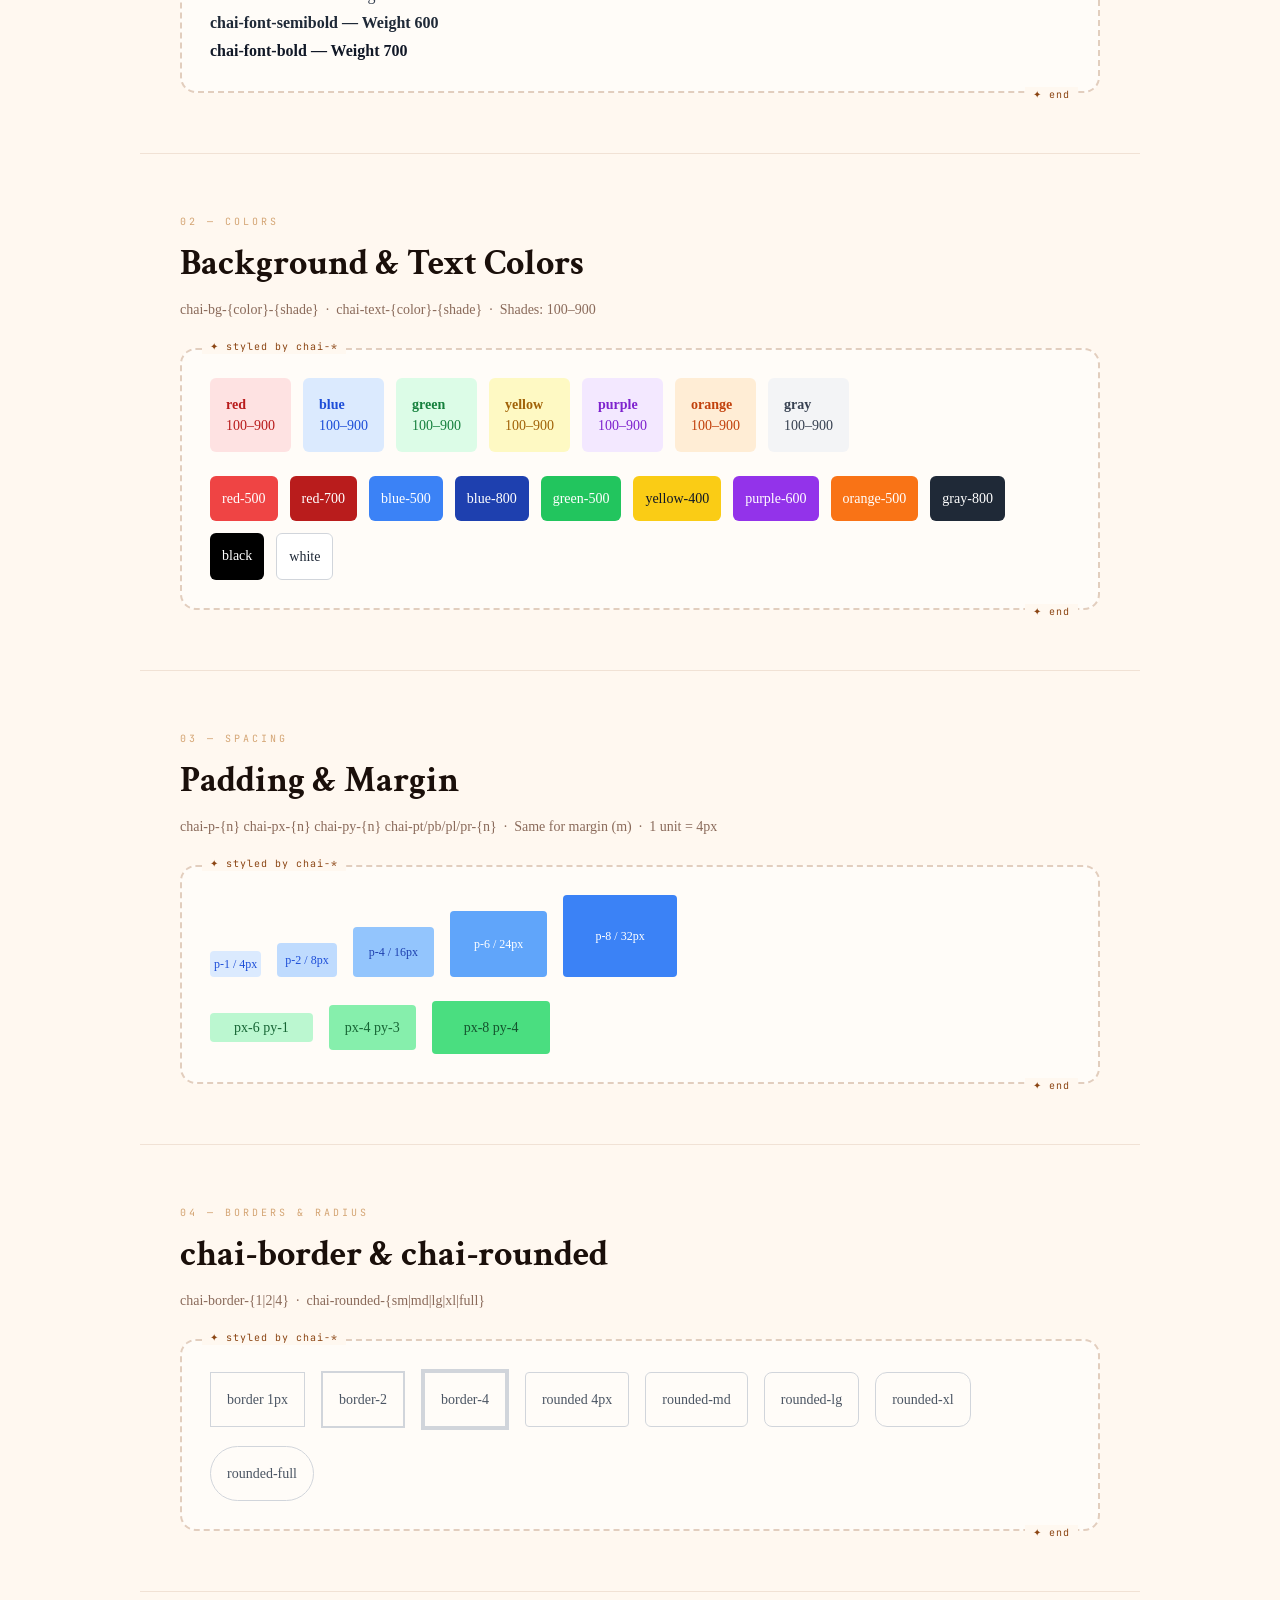
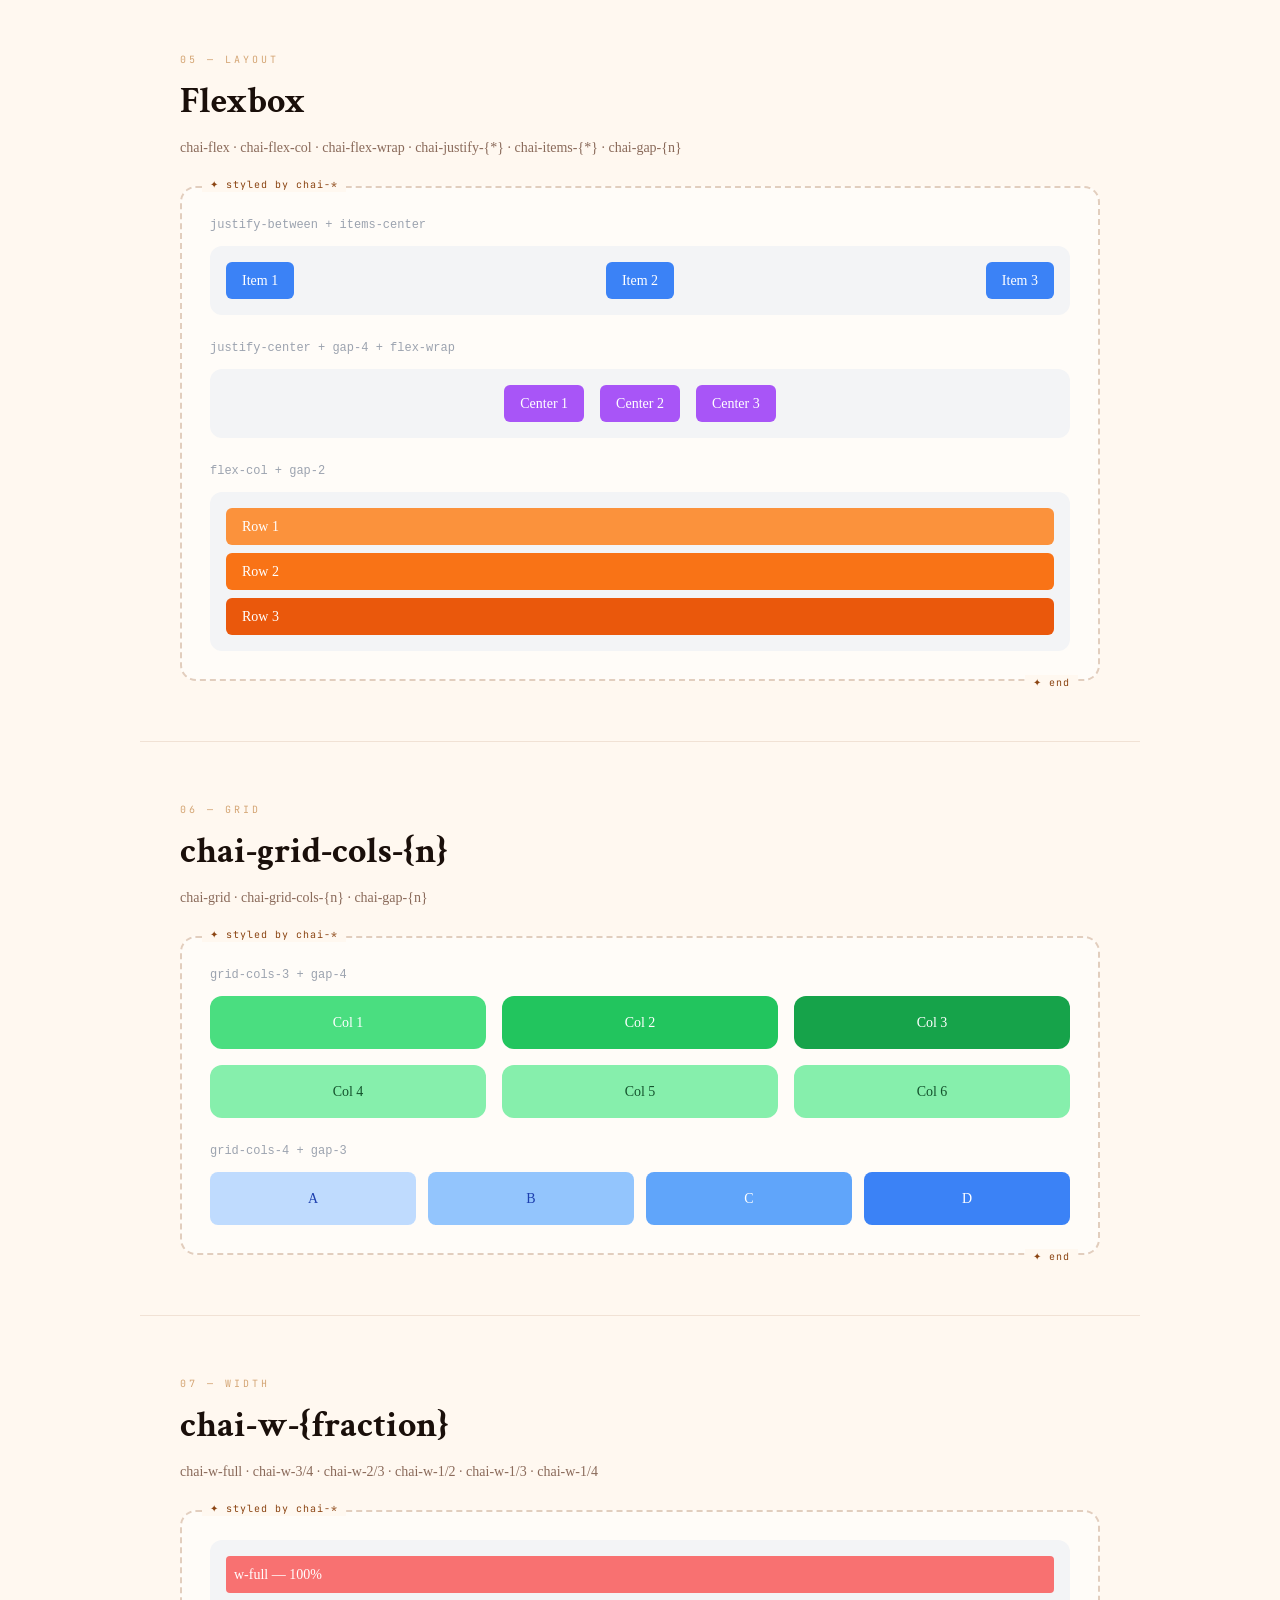
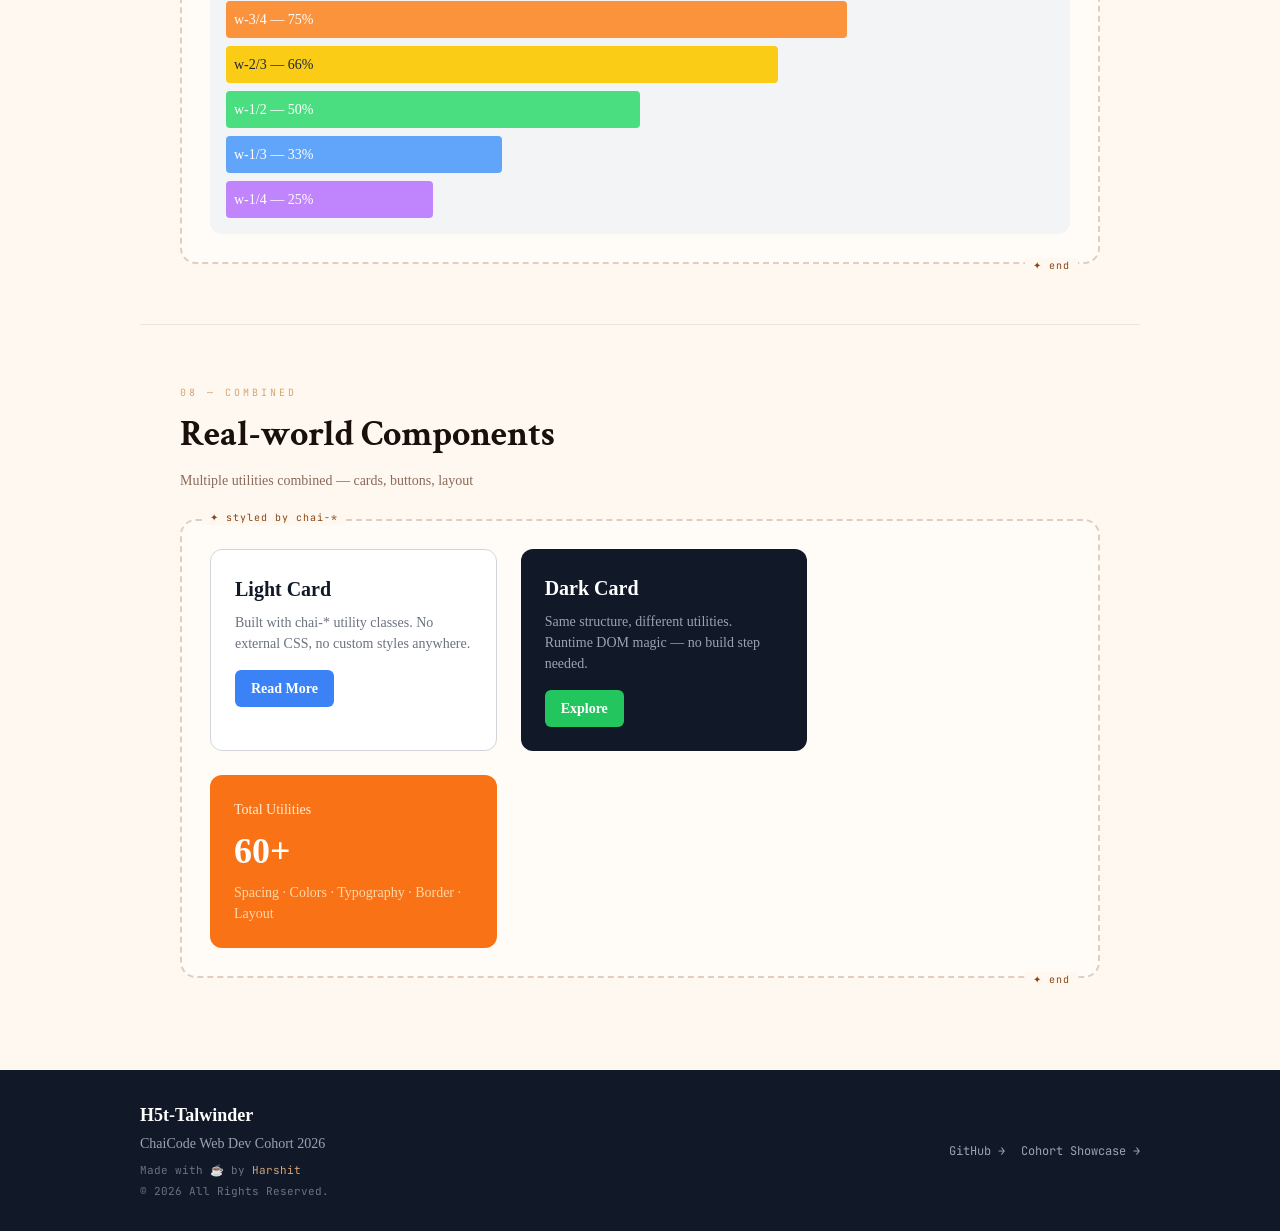
==== commit a4c91d85: "added usage from cdn" ====
--- a/index.html
+++ b/index.html
@@ -5,6 +5,9 @@
   <meta charset="UTF-8" />
   <meta name="viewport" content="width=device-width, initial-scale=1.0" />
   <title>H5t-Talwinder — Utility CSS Engine</title>
+  <link rel="shortcut icon"
+    href="https://res.cloudinary.com/djsasyvfl/image/upload/v1770630125/cropped-hudater-doge_yhzja1.png"
+    type="image/x-icon">
   <link rel="preconnect" href="https://fonts.googleapis.com">
   <link rel="preconnect" href="https://fonts.gstatic.com" crossorigin>
   <link
@@ -28,6 +31,14 @@
     <p class="hero-sub">A lightweight utility-first CSS engine built in vanilla JS. Write <code
         style="font-family:'Fira Code',monospace;background:rgba(139,69,19,0.1);padding:2px 8px;border-radius:4px;font-size:14px;">chai-*</code>
       classes. Get inline styles. No build step, no config.</p>
+
+    <div class="hero-usage">
+      <p class="hero-usage-label">Usage</p>
+      <code class="hero-usage-code">
+        &lt;script src="https://cdn.jsdelivr.net/gh/Hudater/h5t-talwinder@main/chai-h5t.js"&gt;&lt;/script&gt;
+      </code>
+    </div>
+
     <p class="hero-note">↓ This page has demo elements styled using H5t-Talwinder. Toggle the button to see browser
       defaults.</p>
     <div class="hero-badge">⚡ Vanilla JS &nbsp;·&nbsp; DOM Manipulation &nbsp;·&nbsp; Zero Dependencies</div>
@@ -296,4 +307,4 @@
   <script src="chai-h5t.js"></script>
 </body>
 
-</html>
+</html>
--- a/style.css
+++ b/style.css
@@ -152,6 +152,58 @@
     animation: fadeUp 0.8s ease forwards 0.8s;
 }
 
+.hero-usage {
+    font-family: var(--font-mono);
+    color: var(--chai-brown);
+    background: rgba(139, 69, 19, 0.08);
+    border: 1px dashed rgba(139, 69, 19, 0.3);
+    border-radius: 8px;
+    padding: 12px 20px;
+    max-width: 760px;
+    margin: 0 auto 16px;
+
+    opacity: 0;
+    animation: fadeUp 0.8s ease forwards 0.65s;
+    text-align: left;
+}
+
+.hero-usage-label {
+    margin: 0 0 6px;
+    font-size: 11px;
+    letter-spacing: 2px;
+    text-transform: uppercase;
+
+    /* make the Usage title left-aligned and black-ish */
+    text-align: left;
+    color: var(--chai-dark);
+}
+
+/* optional but keeps the label visually consistent inside the box */
+.hero-usage {
+    font-family: var(--font-mono);
+    color: var(--chai-brown);
+    background: rgba(139, 69, 19, 0.08);
+    border: 1px dashed rgba(139, 69, 19, 0.3);
+    border-radius: 8px;
+    padding: 12px 20px;
+    max-width: 760px;
+    margin: 0 auto 16px;
+
+    opacity: 0;
+    animation: fadeUp 0.8s ease forwards 0.65s;
+    text-align: left;
+}
+
+.hero-usage-code {
+    display: block;
+    margin: 0;
+    font-size: 12px;
+    line-height: 1.5;
+
+    white-space: normal;
+    word-break: break-word;
+}
+
 /* Demo section wrapper */
 .demo-section {
     max-width: 1000px;
